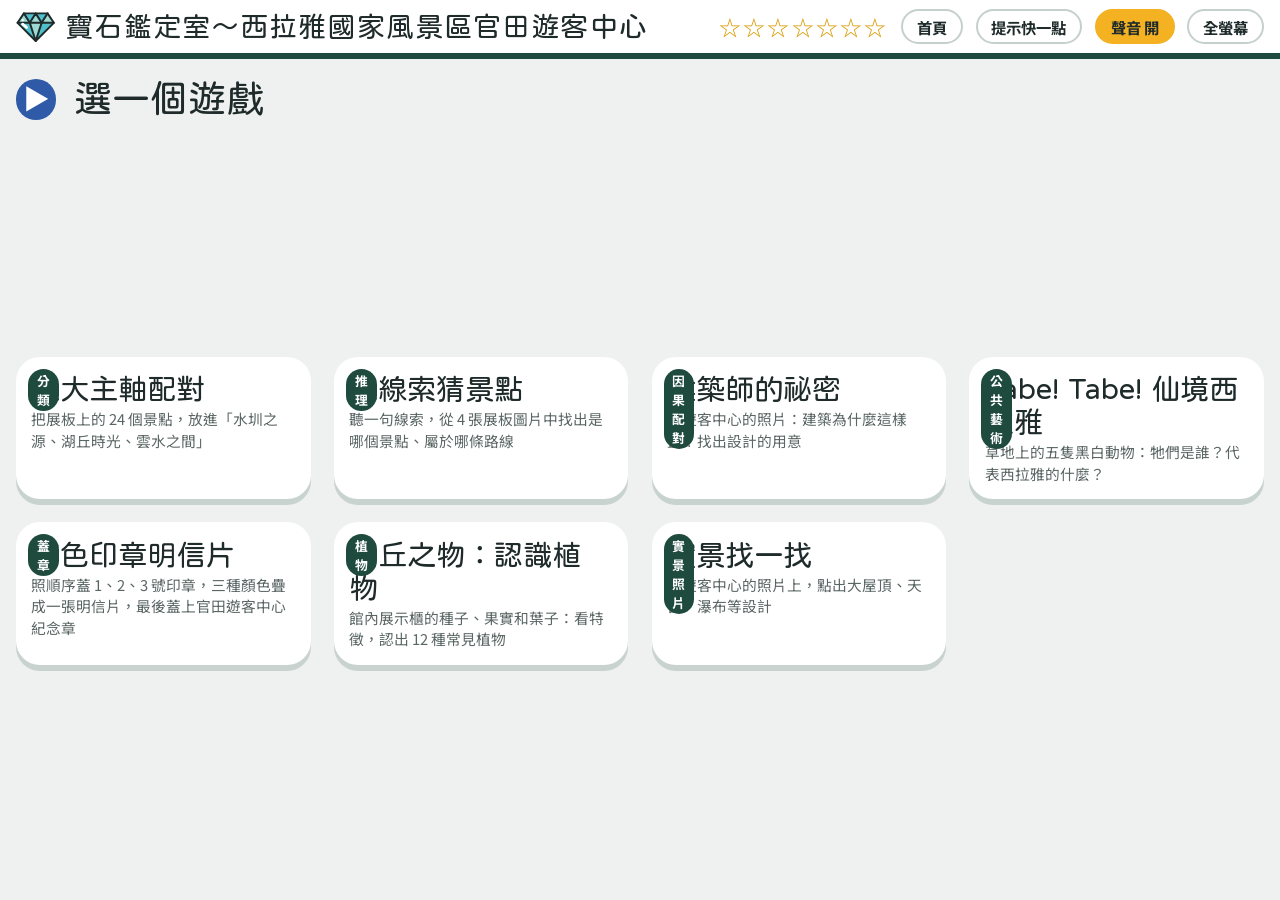
==== index.html @ b1baf680 "Add Siraya visitor center field trip game Moved from marypingu213-code/food (siraya-game). Seven tou" ====
<!doctype html>
<html lang="zh-Hant">
<head>
<meta charset="utf-8">
<meta name="viewport" content="width=device-width, initial-scale=1, viewport-fit=cover">
<style>*,*::before,*::after{box-sizing:border-box}body{margin:0}img{max-width:100%}[hidden]{display:none!important}</style>
</head>
<body>
<title>寶石鑑定室～西拉雅國家風景區官田遊客中心</title>
<meta name="claude:viewport-fit-sides" content="cover">
<link rel="preconnect" href="https://fonts.googleapis.com">
<link rel="stylesheet" href="https://fonts.googleapis.com/css2?family=Huninn&family=Noto+Sans+TC:wght@500;700;900&display=swap">
<style>
/* 版面：觸控電視用的單一畫面；深綠工具列呼應展板的深綠帶，圖片直接取自館內展板。刻意採單一亮色主題。 */
:root {
  --paper: #eef1ef;
  --card: #ffffff;
  --ink: #1f2a2a;
  --muted: #5a6664;
  --band: #1f4a3e;
  --red: #e8452c;
  --blue: #2f5aa8;
  --mango: #f4b223;
  --ok: #2e8b57;
  --line: #c5d0cd;
  --display: "Huninn", "Noto Sans TC", "Microsoft JhengHei", sans-serif;
  --body: "Noto Sans TC", "Microsoft JhengHei", "PingFang TC", sans-serif;
  color-scheme: light;
}
html, body { height: 100%; }
body { background: var(--paper); color: var(--ink); font-family: var(--body); overflow: hidden; -webkit-user-select: none; user-select: none; touch-action: manipulation; }
button { font: inherit; color: inherit; cursor: pointer; }
button:focus-visible { outline: 5px solid var(--mango); outline-offset: 4px; }
#app { height: 100%; display: flex; flex-direction: column; }
header { background: var(--card); color: var(--ink); border-bottom: 6px solid var(--band); display: flex; align-items: center; gap: clamp(8px, 1vw, 18px); padding-block: clamp(6px, 1vh, 14px); padding-left: max(16px, env(safe-area-inset-left, 0px)); padding-right: max(16px, env(safe-area-inset-right, 0px)); flex-wrap: wrap; }
header h1 { font-family: var(--display); font-weight: 400; font-size: clamp(20px, 2.2vw, 42px); margin: 0; letter-spacing: .04em; flex: 1; min-width: 0; }
.tbtn { background: var(--card); border: 2px solid var(--line); border-radius: 999px; color: var(--ink); padding: .3em .9em; font-size: clamp(14px, 1.2vw, 24px); font-weight: 700; white-space: nowrap; }
.tbtn[aria-pressed="true"] { background: var(--mango); color: var(--ink); border-color: var(--mango); }
.stars { font-size: clamp(18px, 1.7vw, 32px); letter-spacing: .1em; color: #d99a00; white-space: nowrap; }
.gem { width: 1.25em; height: 1em; display: inline-block; vertical-align: -.12em; flex: none; }
.gem.off { filter: grayscale(1); opacity: .35; }
header h1 { display: flex; align-items: center; gap: .35em; }
header h1 .gem { width: 1.4em; height: 1.12em; }
main { flex: 1; min-height: 0; position: relative; padding-block: clamp(10px, 1.8vh, 26px); padding-left: max(16px, env(safe-area-inset-left, 0px)); padding-right: max(16px, env(safe-area-inset-right, 0px)); display: flex; flex-direction: column; }
.screen { flex: 1; min-height: 0; display: flex; flex-direction: column; gap: clamp(8px, 1.6vh, 22px); }
.prompt { display: flex; align-items: center; gap: .45em; font-family: var(--display); font-size: clamp(22px, 3vw, 58px); line-height: 1.25; text-wrap: balance; }
.prompt .say { flex: none; width: 1.5em; height: 1.5em; border-radius: 50%; border: 0; background: var(--blue); color: #fff; font-size: .7em; display: grid; place-items: center; }
.prompt .count { margin-left: auto; font-family: var(--body); font-size: .5em; color: var(--muted); white-space: nowrap; font-variant-numeric: tabular-nums; }
.next { background: var(--red); color: #fff; border: 0; border-radius: 999px; padding: .35em 1.3em; font-family: var(--display); font-size: clamp(20px, 2.3vw, 46px); box-shadow: 0 6px 0 rgba(0,0,0,.18); }
.next.alt { background: var(--blue); }
.next.ghost { background: var(--card); color: var(--ink); border: 3px solid var(--line); box-shadow: none; }
.bar { display: flex; justify-content: center; gap: 16px; flex-wrap: wrap; }
.tip { font-size: clamp(14px, 1.3vw, 24px); color: var(--muted); text-align: center; }

/* 依剩下空間自動等比縮放：外框量空間，內容用 --r（寬/高）決定大小 */
.fitbox { container-type: size; min-width: 0; min-height: 0; display: grid; place-items: center; }
.fitted { width: min(100cqw, calc(100cqh * (var(--r)))); aspect-ratio: var(--r); }

/* 首頁 */
.home { flex: 1; min-height: 0; display: grid; grid-template-columns: repeat(auto-fit, minmax(min(100%, 240px), 1fr)); gap: clamp(12px, 1.8vw, 28px); align-content: center; }
.gcard { background: var(--card); border: 0; border-radius: 24px; overflow: hidden; box-shadow: 0 6px 0 rgba(31,74,62,.18); display: flex; flex-direction: column; text-align: left; padding: 0; transition: transform .15s; }
.gcard:active { transform: scale(.98); }
.gcard .ph { aspect-ratio: 5 / 2; background: var(--paper) center / cover no-repeat; position: relative; }
.gcard .lv { position: absolute; left: 12px; top: 12px; background: var(--band); color: #fff; border-radius: 999px; padding: .15em .7em; font-size: clamp(12px, 1vw, 20px); font-weight: 700; }
.gcard .tx { padding: clamp(10px, 1.2vw, 22px); display: flex; flex-direction: column; gap: .2em; }
.gcard .nm { font-family: var(--display); font-size: clamp(22px, 2.3vw, 46px); display: flex; justify-content: space-between; align-items: baseline; gap: .3em; }
.gcard .st { display: inline-flex; }
.gcard .ds { font-size: clamp(14px, 1.15vw, 22px); color: var(--muted); line-height: 1.45; }

@media (min-width: 900px) { .home { grid-template-columns: repeat(4, minmax(0, 1fr)); } }
/* 選項設定 */
.setup { flex: 1; min-height: 0; width: 100%; max-width: 1600px; margin: 0 auto; display: grid; grid-template-columns: minmax(0, 1fr) minmax(0, 1.15fr); gap: clamp(16px, 3vw, 56px); align-items: center; }
.setup .intro { display: flex; flex-direction: column; gap: .5em; min-width: 0; }
.setup .intro .ph { width: 100%; aspect-ratio: 4 / 3; max-height: calc(100vh - 360px); background: var(--card) center / cover no-repeat; border-radius: 24px; box-shadow: 0 6px 0 rgba(31,74,62,.18); }
.setup .intro h2 { font-family: var(--display); font-weight: 400; font-size: clamp(28px, 3.2vw, 64px); margin: .2em 0 0; line-height: 1.15; }
.setup .intro p { margin: 0; font-size: clamp(16px, 1.5vw, 28px); color: var(--muted); line-height: 1.5; }
.setup .panel { background: var(--card); border-radius: 24px; box-shadow: 0 6px 0 rgba(31,74,62,.12); padding: clamp(16px, 2.2vw, 40px); display: flex; flex-direction: column; gap: clamp(14px, 2.6vh, 34px); min-width: 0; }
.setup .group { display: flex; flex-direction: column; gap: .5em; }
.setup .lb { font-size: clamp(16px, 1.5vw, 28px); font-weight: 700; color: var(--muted); letter-spacing: .08em; }
.setup .choices { display: grid; grid-template-columns: repeat(var(--cols), minmax(0, 1fr)); gap: clamp(8px, .9vw, 16px); }
.setup .chip { white-space: pre-line; width: 100%; min-height: 2.6em; padding: .3em .5em; font-size: clamp(16px, 1.6vw, 30px); line-height: 1.25; text-align: center; border-width: 4px; }
.setup .next { width: 100%; margin-top: .2em; }
@media (max-width: 800px) { header h1 { flex-basis: 100%; } .setup { grid-template-columns: 1fr; } .setup .intro .ph { aspect-ratio: 16 / 7; } .setup .choices { --cols: 2 !important; } }
.chip { background: var(--card); border: 4px solid var(--line); border-radius: 18px; padding: .35em 1em; font-size: clamp(18px, 1.8vw, 34px); font-weight: 700; }
.chip[aria-pressed="true"] { border-color: var(--red); background: #fdeae6; }

/* 路線配對 */
.route { flex: 1; min-height: 0; display: grid; grid-template-rows: auto 1fr; gap: clamp(8px, 1.6vh, 20px); }
.bins { display: grid; grid-template-columns: repeat(3, minmax(0, 1fr)); gap: clamp(8px, 1.4vw, 24px); }
.bin { background: var(--card); border: 5px solid var(--line); border-radius: 22px; padding: 0; overflow: hidden; display: flex; flex-direction: column; text-align: left; }
.bin .ph { height: clamp(70px, 17vh, 230px); background: center / cover no-repeat; }
.bin .tx { padding: .3em .6em .5em; display: flex; flex-direction: column; gap: .2em; min-height: 0; }
.bin .nm { font-family: var(--display); font-size: clamp(20px, 2.4vw, 48px); line-height: 1.1; }
.bin .en { font-size: clamp(11px, .9vw, 18px); color: var(--muted); letter-spacing: .04em; }
.bin .got { display: flex; flex-wrap: wrap; gap: 4px; }
.bin .got img { width: clamp(34px, 4.4vw, 84px); aspect-ratio: 4 / 3; object-fit: cover; border-radius: 6px; }
.bin.over { border-color: var(--blue); }
.bin.hint { border-color: var(--red); animation: pulseb 1s ease-in-out infinite; }
@keyframes pulseb { 50% { background: #fde3dd; } }
.deck { display: flex; align-items: center; justify-content: center; min-height: 0; }
.item { background: var(--card); border-radius: 22px; box-shadow: 0 8px 0 rgba(31,74,62,.2); padding: clamp(8px, 1vw, 16px); display: flex; flex-direction: column; align-items: center; gap: .2em; touch-action: none; width: clamp(200px, 30vw, 520px); cursor: grab; }
.item img { width: 100%; aspect-ratio: 4 / 3; object-fit: cover; border-radius: 12px; pointer-events: none; }
.item .nm { font-family: var(--display); font-size: clamp(22px, 2.6vw, 52px); text-align: center; pointer-events: none; padding: .4em 0; }
.item.textonly { padding: clamp(18px, 3vh, 40px) clamp(16px, 2vw, 32px); }
.item.drag { position: fixed; z-index: 50; cursor: grabbing; box-shadow: 0 16px 30px rgba(0,0,0,.25); }
.shake { animation: shake .4s; }
@keyframes shake { 25% { transform: translateX(-12px); } 75% { transform: translateX(12px); } }

/* 線索猜景點 */
.clue { background: var(--card); border-left: 10px solid var(--mango); border-radius: 0 18px 18px 0; padding: .5em .9em; font-size: clamp(22px, 2.6vw, 52px); font-family: var(--display); line-height: 1.35; }
.opts { flex: 1; min-height: 0; display: grid; grid-template-columns: repeat(4, minmax(0, 1fr)); gap: clamp(8px, 1.4vw, 24px); align-content: center; }
.opt { background: var(--card); border: 5px solid transparent; border-radius: 20px; padding: clamp(6px, .7vw, 12px); display: flex; flex-direction: column; gap: .3em; box-shadow: 0 6px 0 rgba(31,74,62,.15); }
.opt img { width: 100%; aspect-ratio: 4 / 3; object-fit: cover; border-radius: 12px; }
.opt .nm { font-size: clamp(16px, 1.7vw, 32px); font-weight: 700; text-align: center; }
.opt.right { border-color: var(--ok); }
.opt.dim { opacity: .3; }
.opts[style*="--k"] { grid-template-columns: repeat(var(--k), minmax(0, 1fr)); }
@media (orientation: portrait) { .opts[style*="--k"] { grid-template-columns: repeat(2, minmax(0, 1fr)); } }
.opt.hintb { border-color: var(--red); animation: pulseb 1s ease-in-out infinite; }
.reveal { font-size: clamp(16px, 1.6vw, 30px); color: var(--band); font-weight: 700; text-align: center; min-height: 1.5em; }

/* 建築師的祕密 */
.pairs { flex: 1; min-height: 0; display: grid; grid-template-columns: minmax(0, 1fr) minmax(0, 1fr); gap: clamp(12px, 3vw, 60px); position: relative; }
.col { display: flex; flex-direction: column; gap: clamp(6px, 1vh, 14px); justify-content: center; min-height: 0; }
.pc { background: var(--card); border: 4px solid var(--line); border-radius: 16px; padding: .45em .7em; font-size: clamp(15px, 1.55vw, 30px); line-height: 1.35; text-align: left; display: flex; gap: .5em; align-items: center; }
.pc .tag { flex: none; width: 1.8em; height: 1.8em; border-radius: 50%; display: grid; place-items: center; background: var(--paper); font-weight: 900; font-size: .85em; }
.pc.sel { border-color: var(--blue); background: #e6edf9; }
.pc.done { border-color: var(--ok); background: #e5f3ea; }
.pc.done .tag { background: var(--ok); color: #fff; }
.pc.hint { border-color: var(--red); animation: pulseb 1s ease-in-out infinite; }

.sq { flex: 1; min-height: 0; display: grid; grid-template-columns: minmax(0, 1.25fr) minmax(0, 1fr); gap: clamp(12px, 2.4vw, 44px); align-items: stretch; }
.sq .sqopts { align-self: center; }
.sqfig { margin: 0; display: grid; grid-template-rows: minmax(0, 1fr) auto; gap: .4em; min-height: 0; height: 100%; }
.sqfig .ph { min-height: 0; }
.sqfig .fitted { position: relative; }
.sqfig img { width: 100%; height: 100%; object-fit: cover; display: block; }
.sqfig img { border-radius: 18px; }
.sqfig .kind { position: absolute; left: 12px; top: 12px; background: var(--band); color: #fff; border-radius: 999px; padding: .1em .7em; font-size: clamp(12px, 1vw, 20px); font-weight: 700; }
.sqfig figcaption { font-family: var(--display); font-size: clamp(22px, 2.6vw, 52px); text-align: center; }
.sqopts { display: flex; flex-direction: column; gap: clamp(8px, 1.6vh, 20px); }
.sqopts .pc { font-size: clamp(18px, 2vw, 40px); padding: .6em .8em; }
.pc.dimmed { opacity: .3; }
.fact { background: #fff6dc; border-left: 8px solid var(--mango); border-radius: 0 14px 14px 0; padding: .5em .8em; font-size: clamp(16px, 1.6vw, 30px); line-height: 1.45; }
.col { overflow: auto; justify-content: safe center; }
.col.photos { display: grid; grid-template-columns: minmax(0, 1fr) minmax(0, 1fr); align-content: safe center; }
.col.photos .pc { padding: .3em; flex-direction: column; align-items: stretch; gap: .2em; position: relative; font-size: clamp(13px, 1.25vw, 24px); text-align: center; }
.col.photos .pc img { width: 100%; height: clamp(50px, 11vh, 150px); object-fit: cover; border-radius: 10px; }
.col.photos .pc .tag { position: absolute; right: 8px; top: 8px; }
.sq { grid-template-columns: minmax(0, 1.45fr) minmax(0, 1fr); }
@media (max-width: 700px) { .sq { grid-template-columns: 1fr; } }
/* 套色印章 */
.stampwrap { flex: 1; min-height: 0; display: grid; grid-template-columns: minmax(0, 1.6fr) minmax(0, 1fr); gap: clamp(14px, 3vw, 56px); align-items: stretch; }
.stampwrap .stamps { align-self: center; }
.pcard { position: relative; background: #fbfaf6; border-radius: 10px; box-shadow: 0 10px 28px rgba(31,42,42,.18), 0 0 0 1px var(--line); margin: 0 auto; }
.pcard .layer { position: absolute; inset: 0; width: 100%; height: 100%; opacity: 0; transition: opacity .5s; mix-blend-mode: multiply; pointer-events: none; }
.pcard .layer.on { opacity: 1; }
.pcard .layer.seal { inset: auto 2% 2% auto; width: 27%; height: auto; transform: rotate(-8deg); }
.pcard.thump { animation: thump .35s; }
@keyframes thump { 30% { transform: scale(.97); } }
.stamps { display: flex; flex-direction: column; gap: clamp(10px, 2vh, 24px); }
.stampbtn { display: grid; grid-template-columns: auto 1fr; grid-template-rows: auto auto; align-items: center; gap: 4px 16px; background: var(--card); border: 4px solid var(--line); border-radius: 20px; padding: 10px 14px; text-align: left; }
.stampbtn .handle { grid-row: span 2; width: clamp(80px, 8vw, 150px); aspect-ratio: 4 / 3; background: #e3262f; border-radius: 14px 14px 8px 8px; box-shadow: inset 0 -8px 0 rgba(0,0,0,.18); display: grid; place-items: center; transition: transform .15s; }
.stampbtn .no { background: #fff; color: var(--ink); border-radius: 50%; width: 1.6em; height: 1.6em; display: grid; place-items: center; font-weight: 900; font-size: clamp(18px, 1.8vw, 34px); }
.stampbtn .pad { height: clamp(56px, 10vh, 130px); background: #e9ecea; border-radius: 8px; display: flex; justify-content: center; overflow: hidden; }
.stampbtn .pad img { height: 100%; width: auto; }
.stampbtn .ink { font-size: clamp(16px, 1.6vw, 30px); font-weight: 900; }
.stampbtn.press .handle { animation: press .35s; }
@keyframes press { 40% { transform: translateY(14px) scale(.96); } }
.stampbtn.used { opacity: .45; }
.stampbtn.hint { border-color: var(--red); animation: pulseb 1s ease-in-out infinite; }
@media (max-width: 700px) { .stampwrap { grid-template-columns: 1fr; } }
/* 找一找（實景照片） */
.stage { flex: 1; }
.photo { position: relative; touch-action: none; }
.photo img { display: block; width: 100%; height: 100%; border-radius: 16px; pointer-events: none; }
.box { position: absolute; border: 5px dashed transparent; border-radius: 12px; }
.edit .box { border-color: var(--mango); background: rgba(244,178,35,.18); }
.edit .box span { position: absolute; left: 0; top: 0; transform: translateY(-110%); background: var(--mango); padding: 2px 10px; border-radius: 8px; font-weight: 700; font-size: clamp(13px, 1.1vw, 20px); white-space: nowrap; }
.box.hint { border-color: var(--red); animation: pulseb 1s ease-in-out infinite; }
.box.found { border: 6px solid var(--mango); box-shadow: 0 0 0 6px rgba(244,178,35,.4); }
.box.drawing { border-color: var(--blue); }
.empty { flex: 1; display: flex; flex-direction: column; align-items: center; justify-content: center; gap: 14px; text-align: center; }
.empty h2 { font-family: var(--display); font-weight: 400; font-size: clamp(26px, 3vw, 56px); margin: 0; }
.empty ol { text-align: left; font-size: clamp(16px, 1.5vw, 28px); line-height: 1.7; margin: 0; max-width: 34em; }
.tools { display: flex; gap: 10px; flex-wrap: wrap; align-items: center; justify-content: center; }
.tools .chip { font-size: clamp(14px, 1.3vw, 24px); border-width: 3px; }
.tools input[type=text] { font: inherit; font-size: clamp(14px, 1.3vw, 24px); padding: .3em .6em; border: 3px solid var(--line); border-radius: 14px; width: 9em; }
.thumbs { display: flex; gap: 8px; flex-wrap: wrap; justify-content: center; }
.thumbs button { border: 4px solid transparent; border-radius: 10px; padding: 0; overflow: hidden; background: none; position: relative; }
.thumbs button[aria-pressed="true"] { border-color: var(--red); }
.thumbs img { height: 54px; display: block; }

/* 回饋與證書 */
.toast { position: absolute; left: 50%; top: 42%; transform: translate(-50%, -50%) scale(.6); opacity: 0; pointer-events: none; background: var(--ok); color: #fff; font-family: var(--display); font-size: clamp(32px, 5vw, 100px); padding: .2em .8em; border-radius: 999px; transition: .25s; z-index: 60; white-space: nowrap; }
.toast.try { background: var(--blue); }
.toast.show { opacity: 1; transform: translate(-50%, -50%) scale(1); }
.cert { flex: 1; min-height: 0; background: var(--card); border: 12px double var(--red); border-radius: 12px; display: flex; flex-direction: column; align-items: center; justify-content: center; gap: .4em; text-align: center; padding: 16px; }
.cert h2 { font-family: var(--display); font-weight: 400; font-size: clamp(36px, 5.5vw, 110px); margin: 0; color: var(--band); }
.cert p { font-size: clamp(18px, 2vw, 40px); margin: 0; }
.cert .big { font-size: clamp(36px, 4.5vw, 90px); color: var(--band); display: flex; align-items: center; gap: .2em; flex-wrap: wrap; justify-content: center; font-family: var(--display); }
@media (max-width: 700px) { .opts { grid-template-columns: repeat(2, minmax(0, 1fr)); } .pairs { grid-template-columns: 1fr; } }
@media (orientation: portrait) {
  .sq, .stampwrap { grid-template-columns: 1fr; grid-template-rows: minmax(0, 1fr) auto; }
  .stamps { display: grid; grid-template-columns: repeat(2, minmax(0, 1fr)); }
  .stampbtn .pad { height: clamp(40px, 6vh, 90px); }
  .opts { grid-template-columns: repeat(2, minmax(0, 1fr)); }
  .opt img { aspect-ratio: 16 / 10; }
  .setup { grid-template-columns: 1fr; align-content: center; }
  .setup .intro { display: grid; grid-template-columns: 38% 1fr; gap: 0 16px; align-items: center; }
  .setup .intro .ph { grid-row: span 2; aspect-ratio: 4 / 3; }
  .home { grid-template-columns: repeat(2, minmax(0, 1fr)); }
  .bins .bin .ph { height: clamp(60px, 10vh, 160px); }
}
@media (prefers-reduced-motion: reduce) { *, *::before, *::after { animation: none !important; transition: none !important; } }
</style>

<div id="app">
  <header>
    <h1><svg class="gem" viewBox="0 0 100 80" aria-hidden="true"><use href="#gemShape"/></svg>寶石鑑定室～西拉雅國家風景區官田遊客中心</h1>
    <span class="stars" id="stars" aria-label="寶石"></span>
    <button class="tbtn" id="bHome">首頁</button>
    <button class="tbtn" id="bEasy" aria-pressed="false">提示快一點</button>
    <button class="tbtn" id="bSound" aria-pressed="true">聲音 開</button>
    <button class="tbtn" id="bFull">全螢幕</button>
  </header>
  <main id="main"></main>
</div>
<div class="toast" id="toast"></div>
<svg width="0" height="0" style="position:absolute" aria-hidden="true">
  <symbol id="gemShape" viewBox="0 0 100 80">
    <polygon points="20,6 80,6 96,30 50,76 4,30" fill="#4fbfca"/>
    <polygon points="20,6 35,30 4,30" fill="#9ed9d4"/>
    <polygon points="50,6 65,30 35,30" fill="#9ed9d4"/>
    <polygon points="80,6 96,30 65,30" fill="#9ed9d4"/>
    <polygon points="35,30 65,30 50,76" fill="#9ed9d4"/>
    <g fill="none" stroke="#1f2a2a" stroke-width="5" stroke-linejoin="round" stroke-linecap="round">
      <polygon points="20,6 80,6 96,30 50,76 4,30"/>
      <polyline points="4,30 96,30"/>
      <polyline points="20,6 35,30 50,6 65,30 80,6"/>
      <polyline points="35,30 50,76 65,30"/>
    </g>
    <rect x="12" y="34" width="20" height="7" rx="3.5" fill="#fff" transform="rotate(40 22 37)"/>
    <circle cx="17" cy="23" r="3" fill="#fff"/>
  </symbol>
  <symbol id="gemLine" viewBox="0 0 100 80">
    <g fill="none" stroke="#ffffff" stroke-width="5" stroke-linejoin="round" stroke-linecap="round">
      <polygon points="20,6 80,6 96,30 50,76 4,30"/>
      <polyline points="4,30 96,30"/>
      <polyline points="20,6 35,30 50,6 65,30 80,6"/>
      <polyline points="35,30 50,76 65,30"/>
    </g>
  </symbol>
</svg>

<script>
// ---------- 資料：三大主軸與 24 個景點（取自館內常設展展板） ----------
const ROUTES = [
  { k: "canal", nm: "水圳之源", en: "Source of water canal", sub: "官田・六甲・烏山頭・八田與一" },
  { k: "hill", nm: "湖丘時光", en: "Hills & Lake in Time", sub: "南化・左鎮・玉井・新化・虎頭埤" },
  { k: "cloud", nm: "雲水之間", en: "Between Clouds and Water", sub: "中埔・大埔・曾文水庫・楠西" },
];
const SPOTS = [
  ["canal", 1, "官田遊客中心", "我們今天戶外教學來的地方，屋頂上長了草"],
  ["canal", 2, "六甲落羽松森林", "一整排高高的樹倒映在水面上，秋冬葉子會變紅"],
  ["canal", 3, "南元花園休閒農場", null],
  ["canal", 4, "尖山埤江南渡假村", "湖邊的渡假村，可以坐船遊湖"],
  ["canal", 5, "八田與一紀念園區", "紀念帶大家蓋烏山頭水庫和嘉南大圳的工程師"],
  ["canal", 6, "烏山頭水庫", "湖面彎彎曲曲像珊瑚，所以又叫「珊瑚潭」"],
  ["canal", 7, "山上花園水道博物館", "以前把水變乾淨、送給台南人喝的地方"],
  ["canal", 8, "官田菱角田", "水田裡長著有角的果實，水雉鳥會來這裡"],
  ["hill", 1, "南化遊客中心", null],
  ["hill", 2, "大坑休閒農場", null],
  ["hill", 3, "左鎮化石園區", "可以看到很久很久以前動物的骨頭化石"],
  ["hill", 4, "玉井芒果冰", "夏天最受歡迎的冰，上面有黃色的水果"],
  ["hill", 5, "新化老街", "一整排漂亮的老房子，牆上有雕花"],
  ["hill", 6, "虎頭埤水庫", "台灣第一座水庫，湖上有長長的吊橋"],
  ["hill", 7, "二寮觀日平臺", "天還沒亮就要來，看日出和雲海"],
  ["hill", 8, "走馬瀨農場", "有大草原的農場，名字裡有一種動物"],
  ["cloud", 1, "中埔遊客中心", null],
  ["cloud", 2, "石硦林場", null],
  ["cloud", 3, "大埔同心橋", "在大埔情人公園裡，跨過溪流的大橋"],
  ["cloud", 4, "曾文水庫", "台灣最大的水庫"],
  ["cloud", 5, "梅嶺風景區", "冬天山上會開滿白色梅花"],
  ["cloud", 6, "玄空法寺", "寺廟門口有一塊寫著「佛」字的大石頭"],
  ["cloud", 7, "鹿陶洋江家聚落", "同一個家族的人住在一起的古老三合院"],
  ["cloud", 8, "龜丹溫泉", "可以泡溫泉、讓身體暖呼呼的地方"],
].map(([r, n, nm, clue]) => ({ r, nm, clue, img: `img/${r}${n}.jpg` }));
// 建築師的祕密：設計 ↔ 用意（依建築師設計概念導覽）
const SECRETS = [
  ["停車場屋頂上種滿植物（覆土建築）", "停車場藏在下面，上面變成綠地，比較涼", "img/s1.jpg", "官田遊客中心是覆土式綠建築，2022 年得到園冶獎"],
  ["像飛鳥翅膀的折板大屋頂", "幫大家遮太陽，屋頂下空空的讓南風吹過", "img/s2.jpg", "大屋頂底下的「空」讓風到處流動，走在裡面很舒服"],
  ["屋頂上的天窗", "陽光照進來，地上出現光影", "img/s3.jpg", "建築把台南的「陽光」帶進房子裡"],
  ["入口圓弧形的房間", "像西拉雅人祭拜用的「壺」", "img/s4.jpg", "西拉雅人信仰阿立祖，用壺來祭拜"],
  ["二樓水池流到一樓的瀑布", "像水庫的溢洪道，把阿立祖的「水」帶進來", "img/s5.jpg", "建築結合了水圳和景觀水池"],
  ["房子圍著廣場、面向草地和水池", "像西拉雅聚落面向水、在戶外聚會", "img/s6.jpg", "園區融合台南的陽光、嘉南平原的風、阿立祖的水"],
  ["白牆上的藍色線條、紅色窗框", "西拉雅傳統服飾的顏色", "img/s7.jpg", "西拉雅傳統服飾以藍、白、紅、黑為主"],
  ["黃色的牆和白色的八葉花", "芒果黃、稻穗黃，加上西拉雅刺繡的花", "img/s8.jpg", "芒果黃、稻穗黃是這裡最有名的農產顏色"],
  ["二樓的無邊際景觀水池", "水面像鏡子，映出天空和美麗的倒影", "img/s9.jpg", "站在二樓，可以拍到天空和雲朵的倒影"],
  ["草原上的梅花鹿地景藝術", "以前嘉南平原上有成群的梅花鹿", "img/s10.jpg", "梅花鹿地景藝術呈現早期嘉南平原的樣子"],
  ["草原小山坡上的白色許願鶴", "乘著祝福降臨西拉雅，作品名叫「幸福翔起」", "img/s12.jpg", "許願鶴由葛萊美獎設計大師蕭青陽設計"],
  ["屋頂上的太陽能板", "用太陽發電，是省電的綠建築", "img/s11.jpg", "這裡以前是國軍的野戰訓練場，2020 年 8 月變成遊客中心"],
].map(([a, b, img, fact]) => ({ a, b, img, fact, kind: "實景" }));
// 實景找一找的內建題目（老師提供的照片，框選位置以百分比記錄；同一題可有多個框）
const FIND_PRESETS = [
  { id: "p25", src: "img/tabe7.jpg", boxes: [{ label: "Tabe! Tabe! 的鹿", x: 2.9, y: 37.5, w: 20.5, h: 30.8 }, { label: "Tabe! Tabe! 的野豬", x: 25.3, y: 55, w: 17.4, h: 14.2 }, { label: "Tabe! Tabe! 的犬", x: 45.8, y: 40.9, w: 18, h: 27.9 }, { label: "Tabe! Tabe! 的牛", x: 65.3, y: 54.7, w: 14.9, h: 13.3 }, { label: "Tabe! Tabe! 的蝸牛", x: 81.6, y: 50, w: 16.6, h: 16.4 }] },
  { id: "p17", src: "img/find17.jpg", boxes: [{ label: "許願鶴", x: 27.2, y: 21, w: 53.6, h: 73.2 }, { label: "梅花鹿", x: 6.4, y: 66.1, w: 2, h: 7.6 }, { label: "梅花鹿", x: 12.4, y: 66.8, w: 1.8, h: 5.7 }, { label: "梅花鹿", x: 17, y: 69.3, w: 2.3, h: 7.1 }, { label: "梅花鹿", x: 19.3, y: 69.3, w: 1.5, h: 3.9 }, { label: "梅花鹿", x: 22.8, y: 67.1, w: 2.8, h: 10.3 }, { label: "梅花鹿", x: 34.2, y: 69.3, w: 3.3, h: 10.3 }, { label: "SIRAYA 大字", x: 30.8, y: 71, w: 10, h: 7.8 }, { label: "遊客中心建築", x: 58.5, y: 55.4, w: 41.5, h: 14.7 }] },
  { id: "p10", src: "img/find10.jpg", boxes: [{ label: "入口的壺（圓弧形房間）", x: 57.3, y: 35.8, w: 14.6, h: 25 }, { label: "入口的壺（圓弧形房間）", x: 31.2, y: 36.9, w: 8, h: 17 }, { label: "入口的壺（圓弧形房間）", x: 48.6, y: 53.2, w: 16.7, h: 30.3 }, { label: "折板大屋頂", x: 18.4, y: 29.8, w: 42.7, h: 8.6 }, { label: "SIRAYA 大字", x: 45.5, y: 25.9, w: 8.7, h: 3.9 }, { label: "停車場上的草（覆土建築）", x: 11.1, y: 61.4, w: 36.8, h: 36.4 }] },
  { id: "p13", src: "img/find13.jpg", boxes: [{ label: "水圳", x: 26.4, y: 66.1, w: 43.8, h: 33.9 }, { label: "太陽能板", x: 65.3, y: 8, w: 9.4, h: 10.3 }, { label: "折板大屋頂", x: 23.3, y: 15.9, w: 26.7, h: 22.2 }, { label: "SIRAYA 大字", x: 67.7, y: 47.8, w: 9, h: 6.8 }] },
  { id: "p11", src: "img/find11.jpg", boxes: [{ label: "無邊際景觀水池", x: 32.7, y: 83.5, w: 67.3, h: 16.5 }, { label: "石頭窗框", x: 1.7, y: 5.7, w: 30.9, h: 92.6 }, { label: "牆上的八葉花", x: 74, y: 57.4, w: 5.9, h: 5.7 }, { label: "SIRAYA 大字", x: 12.5, y: 65.9, w: 11.8, h: 4 }] },
  { id: "p12", src: "img/find12.jpg", boxes: [{ label: "黃色的窗框", x: 73, y: 33.2, w: 17, h: 44.6 }, { label: "紅色的窗框", x: 45.5, y: 60.1, w: 6.6, h: 14.3 }, { label: "藍色的線條", x: 84.1, y: 31.5, w: 4.2, h: 17.6 }] },
  { id: "p7", src: "img/find7.jpg", boxes: [{ label: "折板大屋頂", x: 0, y: 25, w: 58.7, h: 23 }, { label: "屋頂的天窗", x: 28.1, y: 37.8, w: 10.2, h: 12.6 }, { label: "入口的壺（圓弧形房間）", x: 58.7, y: 21, w: 14.9, h: 21 }] },
  { id: "p8", src: "img/find8.jpg", boxes: [{ label: "水池瀑布", x: 61.3, y: 25.5, w: 36.6, h: 42.4 }, { label: "牆上的八葉花", x: 81.3, y: 22.6, w: 9.8, h: 11.3 }] },
  { id: "p9", src: "img/find9.jpg", boxes: [{ label: "折板大屋頂", x: 7.7, y: 27.5, w: 91.9, h: 20.3 }] },
];
const FIND_LABELS = ["入口的壺（圓弧形房間）", "折板大屋頂", "屋頂的天窗", "牆上的八葉花", "水池瀑布", "無邊際景觀水池", "停車場上的草（覆土建築）", "水圳", "SIRAYA 大字", "許願鶴", "梅花鹿", "遊客中心建築", "太陽能板", "黃色的窗框", "紅色的窗框", "藍色的線條"];

const $ = (s, r = document) => r.querySelector(s);
const main = $("#main");
const state = { done: { route: false, clue: false, secret: false, find: false, tabe: false, stamp: false, plant: false }, easy: false, sound: true };
const GAMES = {
  route: { name: "三大主軸配對", lv: "分類", ds: "把展板上的 24 個景點，放進「水圳之源、湖丘時光、雲水之間」", ph: "img/hero-canal.jpg", run: routeSetup },
  clue: { name: "聽線索猜景點", lv: "推理", ds: "聽一句線索，從 4 張展板圖片中找出是哪個景點、屬於哪條路線", ph: "img/hill4.jpg", run: clueSetup },
  secret: { name: "建築師的祕密", lv: "因果配對", ds: "看遊客中心的照片：建築為什麼這樣蓋？找出設計的用意", ph: "img/s2.jpg", run: secretSetup },
  tabe: { name: "Tabe! Tabe! 仙境西拉雅", lv: "公共藝術", ds: "草地上的五隻黑白動物：牠們是誰？代表西拉雅的什麼？", ph: "img/tabe7.jpg", run: tabeSetup },
  stamp: { name: "套色印章明信片", lv: "蓋章", ds: "照順序蓋 1、2、3 號印章，三種顏色疊成一張明信片，最後蓋上官田遊客中心紀念章", ph: "img/stamp/erliao.jpg", run: stampSetup },
  plant: { name: "湖丘之物：認識植物", lv: "植物", ds: "館內展示櫃的種子、果實和葉子：看特徵，認出 12 種常見植物", ph: "img/plants/orchidtree.svg", run: plantSetup },
  find: { name: "實景找一找", lv: "實景照片", ds: "在遊客中心的照片上，點出大屋頂、天窗、瀑布等設計", ph: "img/s5.jpg", run: findHome },
};

// ---------- 聲音與回饋 ----------
let actx;
function chime(ok) {
  if (!state.sound) return;
  try {
    actx = actx || new (window.AudioContext || window.webkitAudioContext)();
    (ok ? [523, 659, 784] : [392, 330]).forEach((f, i) => {
      const o = actx.createOscillator(), g = actx.createGain(), t = actx.currentTime + i * 0.12;
      o.frequency.value = f; g.gain.setValueAtTime(0.0001, t); g.gain.exponentialRampToValueAtTime(0.22, t + 0.02); g.gain.exponentialRampToValueAtTime(0.0001, t + 0.35);
      o.connect(g).connect(actx.destination); o.start(t); o.stop(t + 0.4);
    });
  } catch (e) {}
}
function speak(text) {
  if (!state.sound) return;
  try {
    speechSynthesis.cancel();
    const u = new SpeechSynthesisUtterance(text.replace(/[「」（）]/g, " "));
    u.lang = "zh-TW"; u.rate = 0.85;
    const vs = speechSynthesis.getVoices();
    const v = vs.find(v => /zh[-_]TW/i.test(v.lang)) || vs.find(v => /^zh/i.test(v.lang));
    if (v) u.voice = v;
    speechSynthesis.speak(u);
  } catch (e) {}
}
let toastT;
function toast(text, ok = true, say = text) {
  const t = $("#toast");
  t.textContent = text; t.className = "toast show" + (ok ? "" : " try");
  clearTimeout(toastT); toastT = setTimeout(() => t.className = "toast", 1200);
  chime(ok); speak(say);
}
function promptEl(text, spoken, count) {
  const d = document.createElement("div"); d.className = "prompt";
  d.innerHTML = `<button class="say" aria-label="再聽一次">▶</button><span>${text}</span>${count ? `<span class="count">${count}</span>` : ""}`;
  d.querySelector(".say").onclick = () => speak(spoken || text);
  return d;
}
const el = (tag, cls, html) => { const e = document.createElement(tag); if (cls) e.className = cls; if (html != null) e.innerHTML = html; return e; };
const shuffle = a => { a = a.slice(); for (let i = a.length - 1; i > 0; i--) { const j = Math.floor(Math.random() * (i + 1)); [a[i], a[j]] = [a[j], a[i]]; } return a; };
const hintAfter = () => state.easy ? 1 : 2;
const routeOf = k => ROUTES.find(r => r.k === k);
function fitPhoto(box) {
  const img = box.querySelector("img"), set = () => img.naturalWidth && box.style.setProperty("--r", `${img.naturalWidth} / ${img.naturalHeight}`);
  box.style.setProperty("--r", "4 / 3"); img.complete ? set() : img.addEventListener("load", set);
}
// 保險：版面仍放不下時，把整個畫面等比縮小，避免需要捲動才能按到答案
let fitRaf;
function fitScreen() {
  cancelAnimationFrame(fitRaf);
  fitRaf = requestAnimationFrame(() => {
    const s = main.querySelector(".screen"); if (!s) return;
    s.style.zoom = "";
    const over = Math.max(s.scrollHeight / s.clientHeight, s.scrollWidth / s.clientWidth);
    if (over > 1.01) s.style.zoom = Math.max(0.6, 1 / over).toFixed(3);
  });
}
new MutationObserver(fitScreen).observe(main, { childList: true, subtree: true });
addEventListener("resize", fitScreen);
function screen() { main.innerHTML = ""; const s = el("div", "screen"); main.append(s); return s; }
const gem = (on = true) => `<svg class="gem${on ? "" : " off"}" viewBox="0 0 100 80" aria-hidden="true"><use href="#gemShape"/></svg>`;
function renderStars() { const v = Object.values(state.done), n = v.filter(Boolean).length; $("#stars").textContent = "★".repeat(n) + "☆".repeat(v.length - n); $("#stars").setAttribute("aria-label", `完成 ${n} / ${v.length}`); }

function finish(key, summary) {
  state.done[key] = true; renderStars(); save();
  const s = screen();
  const c = el("div", "cert", `<p>完成「${GAMES[key].name}」</p><div class="big">${gem()}鑑定成功，得到一顆寶石${gem()}</div><p>${summary}</p>`);
  const bar = el("div", "bar");
  const all = Object.values(state.done).every(Boolean);
  const b1 = el("button", "next", all ? "看我的證書" : "回到首頁"); b1.onclick = all ? showCert : home;
  const b2 = el("button", "next alt", "再玩一次"); b2.onclick = GAMES[key].run;
  bar.append(b1, b2); c.append(bar); s.append(c);
  speak(`完成${GAMES[key].name}，鑑定成功，得到一顆寶石`); chime(true);
}

// 選項設定畫面：rows = [{label, key, options:[[value,text]], value}]
// 選項設定：左邊是遊戲圖片與說明，右邊是設定面板（每組選項標題在上、按鈕等寬排列）
function setupScreen(title, say, rows, onStart) {
  const s = screen();
  s.append(promptEl("選擇玩法", say));
  const g = Object.values(GAMES).find(x => x.name === title) || {};
  const box = el("div", "setup");
  box.append(el("div", "intro", `<div class="ph" style="background-image:url('${g.ph || ""}')"></div><h2>${title}</h2><p>${g.ds || ""}</p>`));
  const panel = el("div", "panel");
  const val = {};
  rows.forEach(r => {
    val[r.key] = r.value;
    const grp = el("div", "group"); grp.append(el("span", "lb", r.label));
    const ch = el("div", "choices"); ch.style.setProperty("--cols", Math.min(r.options.length, 4));
    r.options.forEach(([v, t]) => {
      const b = el("button", "chip", t); b.setAttribute("aria-pressed", v === r.value);
      b.onclick = () => { val[r.key] = v; ch.querySelectorAll(".chip").forEach(x => x.setAttribute("aria-pressed", x === b)); };
      ch.append(b);
    });
    grp.append(ch); panel.append(grp);
  });
  const go = el("button", "next", "開始"); go.onclick = () => onStart(val);
  panel.append(go); box.append(panel); s.append(box);
  speak(say);
}

// ---------- 首頁 ----------
function home() {
  const s = screen();
  s.append(promptEl("選一個遊戲", "請選一個遊戲"));
  const g = el("div", "home");
  for (const [k, v] of Object.entries(GAMES)) {
    const b = el("button", "gcard", `<div class="ph" style="background-image:url('${v.ph}')${v.ph.endsWith(".svg") ? ";background-size:contain;background-color:#f7f4ec" : ""}"><span class="lv">${v.lv}</span></div><div class="tx"><span class="nm">${v.name}<span class="st">${state.done[k] ? gem() : ""}</span></span><span class="ds">${v.ds}</span></div>`);
    b.onclick = v.run; g.append(b);
  }
  s.append(g);
  if (Object.values(state.done).every(Boolean)) { const bar = el("div", "bar"); const b = el("button", "next", "看我的證書"); b.onclick = showCert; bar.append(b); s.append(bar); }
}

// ---------- 遊戲一：三大主軸配對 ----------
function routeSetup() {
  setupScreen("三大主軸配對", "把景點放進對的路線。先選擇玩法", [
    { label: "卡片上顯示", key: "mode", value: "pic", options: [["pic", "圖片＋名字"], ["name", "只有名字"]] },
    { label: "卡片數量", key: "n", value: 12, options: [[6, "6 張"], [12, "12 張"], [24, "24 張"]] },
  ], v => routeGame(v));
}
function routeGame({ mode, n }) {
  const per = n / 3;
  const qs = shuffle(ROUTES.flatMap(r => shuffle(SPOTS.filter(x => x.r === r.k)).slice(0, per)));
  let i = 0, wrong = 0, lock = false, miss = 0, card;
  const s = screen();
  const p = el("div"); s.append(p);
  const r = el("div", "route");
  const bins = el("div", "bins");
  ROUTES.forEach(rt => {
    const b = el("button", "bin", `<div class="ph" style="background-image:url('img/hero-${rt.k}.jpg')"></div><div class="tx"><span class="nm">${rt.nm}</span><span class="en">${rt.en}</span><span class="got"></span></div>`);
    b.dataset.k = rt.k; b.onclick = () => drop(b); bins.append(b);
  });
  const deck = el("div", "deck");
  r.append(bins, deck); s.append(r, el("div", "tip", "把卡片拖到對的路線，或直接點路線"));
  function ask() {
    wrong = 0; lock = false;
    bins.querySelectorAll(".bin").forEach(b => b.classList.remove("hint"));
    const it = qs[i];
    p.replaceChildren(promptEl(`「${it.nm}」屬於哪一條路線？`, `${it.nm}，屬於哪一條路線？`, `${i + 1} / ${qs.length}`));
    card = el("div", "item" + (mode === "name" ? " textonly" : ""), (mode === "pic" ? `<img src="${it.img}" alt="">` : "") + `<span class="nm">${it.nm}</span>`);
    deck.replaceChildren(card); makeDrag(card);
    speak(`${it.nm}，屬於哪一條路線？`);
  }
  function drop(b) {
    if (lock || !b) return;
    const it = qs[i];
    if (b.dataset.k === it.r) {
      lock = true;
      b.querySelector(".got").append(Object.assign(document.createElement("img"), { src: it.img, alt: it.nm }));
      card.remove(); toast(`答對了！${routeOf(it.r).nm}`);
      setTimeout(() => { i++; i < qs.length ? ask() : finish("route", `${qs.length} 個景點，答錯 ${miss} 次`); }, 1400);
    } else {
      wrong++; miss++; resetCard(); card.classList.remove("shake"); void card.offsetWidth; card.classList.add("shake");
      toast("再想想看", false);
      if (wrong >= hintAfter()) bins.querySelector(`.bin[data-k="${it.r}"]`).classList.add("hint");
    }
  }
  function resetCard() { card.classList.remove("drag"); card.style.left = card.style.top = card.style.width = ""; }
  function binAt(x, y) { return [...bins.children].find(b => { const q = b.getBoundingClientRect(); return x >= q.left && x <= q.right && y >= q.top && y <= q.bottom; }); }
  function makeDrag(c) {
    c.addEventListener("pointerdown", e => {
      if (lock) return;
      const q = c.getBoundingClientRect(), ox = e.clientX - q.left, oy = e.clientY - q.top; let moved = false;
      c.setPointerCapture(e.pointerId);
      c.onpointermove = ev => {
        if (!moved && Math.hypot(ev.clientX - e.clientX, ev.clientY - e.clientY) < 8) return;
        if (!moved) { c.style.width = q.width + "px"; c.classList.add("drag"); }
        moved = true; c.style.left = ev.clientX - ox + "px"; c.style.top = ev.clientY - oy + "px";
        const u = binAt(ev.clientX, ev.clientY); [...bins.children].forEach(b => b.classList.toggle("over", b === u));
      };
      c.onpointerup = ev => {
        c.onpointermove = c.onpointerup = null; [...bins.children].forEach(b => b.classList.remove("over"));
        if (!moved) return;
        const u = binAt(ev.clientX, ev.clientY); u ? drop(u) : resetCard();
      };
    });
  }
  ask();
}

// ---------- 遊戲二：聽線索猜景點 ----------
function clueSetup() {
  setupScreen("聽線索猜景點", "聽線索，找出是哪個景點。先選擇玩法", [
    { label: "答案卡顯示", key: "names", value: true, options: [[true, "圖片＋名字"], [false, "只有圖片"]] },
    { label: "題目數量", key: "n", value: 8, options: [[5, "5 題"], [8, "8 題"], [17, "17 題"]] },
    { label: "答對後", key: "route", value: false, options: [[false, "直接下一題"], [true, "再猜是哪條路線"]] },
  ], v => clueGame(v));
}
function clueGame({ names, n, route }) {
  const pool = SPOTS.filter(x => x.clue);
  const qs = shuffle(pool).slice(0, n);
  let i = 0, wrong = 0, lock = false, miss = 0;
  const s = screen();
  const p = el("div"), clue = el("div", "clue"), opts = el("div", "opts"), rev = el("div", "reveal");
  s.append(p, clue, opts, rev);
  function ask() {
    wrong = 0; lock = false; rev.textContent = "";
    const it = qs[i];
    p.replaceChildren(promptEl("這是哪一個景點？", `線索：${it.clue}。這是哪一個景點？`, `${i + 1} / ${qs.length}`));
    clue.textContent = `線索：${it.clue}`;
    const others = shuffle(SPOTS.filter(x => x !== it)).slice(0, 3);
    opts.replaceChildren(...shuffle([it, ...others]).map(o => {
      const b = el("button", "opt", `<img src="${o.img}" alt="${names ? "" : o.nm}">${names ? `<span class="nm">${o.nm}</span>` : ""}`);
      b.onclick = () => pick(b, o); return b;
    }));
    speak(`線索：${it.clue}。這是哪一個景點？`);
  }
  function pick(b, o) {
    if (lock) return;
    const it = qs[i];
    if (o === it) {
      lock = true; b.classList.add("right");
      opts.querySelectorAll(".opt").forEach(x => x !== b && x.classList.add("dim"));
      if (route) return askRoute(it);
      rev.textContent = `${it.nm}　屬於「${routeOf(it.r).nm}」`;
      toast("答對了！", true, `答對了，是${it.nm}，屬於${routeOf(it.r).nm}`);
      setTimeout(nextQ, 2600);
    } else {
      wrong++; miss++; b.classList.add("dim"); toast("再想想看", false);
      if (wrong >= hintAfter() + 1) opts.querySelectorAll(".opt").forEach(x => { if (!x.classList.contains("dim") && x !== b && Math.random() < .5 && x.querySelector("img").getAttribute("src") !== it.img) x.classList.add("dim"); });
    }
  }
  function askRoute(it) {
    rev.replaceChildren();
    toast("答對了！", true, `答對了，是${it.nm}。它屬於哪一條路線？`);
    const row = el("div", "bar");
    ROUTES.forEach(rt => {
      const b = el("button", "next ghost", rt.nm);
      b.onclick = () => {
        if (rt.k === it.r) { row.querySelectorAll("button").forEach(x => x.disabled = true); b.style.borderColor = "var(--ok)"; toast(`${rt.nm}，答對了！`); setTimeout(nextQ, 1800); }
        else { miss++; b.classList.remove("shake"); void b.offsetWidth; b.classList.add("shake"); toast("再想想看", false); }
      };
      row.append(b);
    });
    rev.append(row);
  }
  function nextQ() { i++; i < qs.length ? ask() : finish("clue", `${qs.length} 題，答錯 ${miss} 次`); }
  ask();
}

// ---------- 遊戲三：建築師的祕密 ----------
function secretSetup() {
  setupScreen("建築師的祕密", "看照片，想一想建築為什麼這樣蓋。先選擇玩法", [
    { label: "玩法", key: "mode", value: "quiz", options: [["quiz", "一題一題"], ["pair", "全部配對"]] },
    { label: "題目數量", key: "n", value: 5, options: [[3, "3 題"], [5, "5 題"], [8, "8 題"], [12, "12 題"]] },
    { label: "每題答案數", key: "k", value: 3, options: [[2, "2 個"], [3, "3 個"], [4, "4 個"]] },
  ], v => v.mode === "quiz" ? secretQuiz(v) : secretPair(v));
}
function secretQuiz({ n, k }) {
  const qs = shuffle(SECRETS).slice(0, n);
  let i = 0, wrong = 0, lock = false, miss = 0;
  const s = screen();
  const p = el("div"), body = el("div", "sq"); s.append(p, body);
  function ask() {
    wrong = 0; lock = false;
    const it = qs[i];
    p.replaceChildren(promptEl(`建築師為什麼要這樣設計？`, `${it.a}。建築師為什麼要這樣設計？`, `${i + 1} / ${qs.length}`));
    const fig = el("figure", "sqfig", `<div class="ph fitbox"><div class="fitted"><img src="${it.img}" alt="${it.a}"><span class="kind">${it.kind}</span></div></div><figcaption>${it.a}</figcaption>`); fitPhoto(fig.querySelector(".fitted"));
    const col = el("div", "sqopts");
    const opts = shuffle([it, ...shuffle(SECRETS.filter(x => x !== it)).slice(0, k - 1)]);
    opts.forEach(o => {
      const b = el("button", "pc", `<span class="tag">?</span><span>${o.b}</span>`);
      b.onclick = () => {
        if (lock || b.classList.contains("dimmed")) return;
        if (o === it) {
          lock = true; b.classList.add("done"); b.querySelector(".tag").textContent = "✓";
          col.querySelectorAll(".pc").forEach(x => x !== b && x.classList.add("dimmed"));
          toast("答對了！", true, `答對了。${it.b}。${it.fact}`);
          col.append(el("div", "fact", `小知識：${it.fact}`));
          setTimeout(() => { i++; i < qs.length ? ask() : finish("secret", `${qs.length} 個設計，答錯 ${miss} 次`); }, 5200);
        } else {
          wrong++; miss++; b.classList.add("dimmed"); toast("再想想看", false);
          if (wrong >= hintAfter()) [...col.children].find(x => x.dataset.ok)?.classList.add("hint");
        }
      };
      if (o === it) b.dataset.ok = 1;
      col.append(b);
    });
    body.replaceChildren(fig, col);
    speak(`${it.a}。建築師為什麼要這樣設計？`);
  }
  ask();
}
function secretPair({ n }) {
  const set = shuffle(SECRETS).slice(0, Math.min(n, 8)).map((x, i) => ({ ...x, id: i }));
  n = set.length;
  let sel = null, matched = 0, miss = 0, wrong = 0;
  const s = screen();
  s.append(promptEl("先點左邊的照片，再點右邊的用意", "先點左邊的照片，再點右邊它的用意", `0 / ${n}`));
  const pairs = el("div", "pairs"), L = el("div", "col photos"), R = el("div", "col");
  pairs.append(L, R); s.append(pairs);
  const count = () => s.querySelector(".count").textContent = `${matched} / ${n}`;
  set.forEach(x => {
    const b = el("button", "pc", `<img src="${x.img}" alt=""><span>${x.a}</span><span class="tag">?</span>`); b.dataset.id = x.id;
    b.onclick = () => { if (b.classList.contains("done")) return; L.querySelectorAll(".pc").forEach(y => y.classList.remove("sel")); b.classList.add("sel"); sel = x; wrong = 0; R.querySelectorAll(".pc").forEach(y => y.classList.remove("hint")); speak(x.a); };
    L.append(b);
  });
  shuffle(set).forEach(x => {
    const b = el("button", "pc", `<span class="tag">?</span><span>${x.b}</span>`); b.dataset.id = x.id;
    b.onclick = () => {
      if (b.classList.contains("done")) return;
      if (!sel) { toast("先點左邊的照片", false); return; }
      if (sel.id === x.id) {
        matched++; const no = matched;
        [L.querySelector(`[data-id="${x.id}"]`), b].forEach(y => { y.classList.remove("sel", "hint"); y.classList.add("done"); y.querySelector(".tag").textContent = no; });
        toast("配對成功！", true, `${sel.a}，${x.b}`); sel = null; count();
        if (matched === n) setTimeout(() => finish("secret", `${n} 組設計，答錯 ${miss} 次`), 2600);
      } else {
        wrong++; miss++; b.classList.remove("shake"); void b.offsetWidth; b.classList.add("shake"); toast("再想想看", false);
        if (wrong >= hintAfter()) R.querySelector(`[data-id="${sel.id}"]`).classList.add("hint");
      }
    };
    R.append(b);
  });
  speak("先點左邊的照片，再點右邊它的用意");
}

// ---------- 遊戲五：Tabe! Tabe! 仙境西拉雅（依作品教育訓練手冊） ----------
const ANIMALS = ["鹿", "牛", "野豬", "蝸牛", "犬"];
const ELEMENTS = ["風", "土", "山", "水", "人情味"];
const TABE = {
  animal: [
    { img: "img/tabe4.jpg", q: "這隻是什麼動物？", opts: ANIMALS, ans: "鹿", fact: "鹿頭上有銀色鹿角，身上的神秘線條代表「風」" },
    { img: "img/tabe2.jpg", q: "這隻是什麼動物？", opts: ANIMALS, ans: "牛", fact: "牛頭上的角是菱角的造型，身上的方格是「田」" },
    { img: "img/tabe1.jpg", q: "這隻是什麼動物？", opts: ANIMALS, ans: "野豬", fact: "野豬身上畫滿了「山」，牠要帶大家去爬山" },
    { img: "img/tabe5.jpg", q: "這隻是什麼動物？", opts: ANIMALS, ans: "蝸牛", fact: "蝸牛頭上的觸角是找水的雷達，身上布滿水滴" },
    { img: "img/tabe6.jpg", q: "這隻是什麼動物？", opts: ANIMALS, ans: "犬", fact: "熱情的狗狗身上有愛心，還有很多「人」字" },
  ],
  element: [
    { img: "img/tabe4.jpg", q: "鹿代表西拉雅的什麼？", opts: ELEMENTS, ans: "風", fact: "風帶來雲霧，在左鎮二寮可以看雲海和日出" },
    { img: "img/tabe1.jpg", q: "野豬代表西拉雅的什麼？", opts: ELEMENTS, ans: "山", fact: "來梅嶺爬山走古道，讓身體和山一樣勇健" },
    { img: "img/tabe2.jpg", q: "牛代表西拉雅的什麼？", opts: ELEMENTS, ans: "土", fact: "嘉南平原肥沃的土，種出讓人元氣滿滿的農產" },
    { img: "img/tabe5.jpg", q: "蝸牛代表西拉雅的什麼？", opts: ELEMENTS, ans: "水", fact: "蝸牛揹著水庫，慢慢把水送到平原；西拉雅有五座有名的水庫" },
    { img: "img/tabe6.jpg", q: "熱情的狗狗（犬）代表西拉雅的什麼？", opts: ELEMENTS, ans: "人情味", fact: "犬一大早就跑下山等大家，要帶大家去關子嶺泡溫泉" },
  ],
  more: [
    { img: "img/tabe6.jpg", q: "狗狗身上的愛心代表什麼？", opts: ["熱情的人情味", "下雨的水滴", "高高的山", "吹來的風"], ans: "熱情的人情味", fact: "狗狗身上還有忙著招呼朋友的人、鞠躬說「歡迎光臨」的人" },
    { img: "img/tabe7.jpg", q: "「Tabe」是西拉雅語，意思是什麼？", opts: ["你好", "再見", "謝謝", "好吃"], ans: "你好", fact: "Tabe 唸起來像「搭背」，意思是日安、你好、嗨" },
    { img: "img/tabe5.jpg", q: "雕塑的顏料裡加了官田的什麼？", opts: ["菱角殼", "芒果皮", "稻草", "龍眼殼"], ans: "菱角殼", fact: "官田是全台灣最大的菱角產地，菱角殼做成「菱殼炭粉」再利用" },
    { img: "img/tabe2.jpg", q: "牛頭上的角，是哪一種農產的造型？", opts: ["菱角", "香蕉", "芒果", "稻穗"], ans: "菱角", fact: "菱角長得像元寶，又叫「黑元寶」，9 到 11 月是產季" },
    { img: "img/tabe7.jpg", q: "這組雕塑可以和朋友玩什麼遊戲？", opts: ["躲貓貓", "跳繩", "踢足球", "放風箏"], ans: "躲貓貓", fact: "旁邊有一支會數到 10 的「放送頭」：1、2、3……10，躲好了嗎？" },
    { img: "img/tabe7.jpg", q: "這組雕塑只用了哪兩種顏色？", opts: ["黑和白", "紅和藍", "黃和綠", "粉紅和紫"], ans: "黑和白", fact: "黑白圖紋來自原住民編織紋、古代文字和符號" },
  ],
};
function tabeSetup() {
  setupScreen("Tabe! Tabe! 仙境西拉雅", "Tabe 是西拉雅語的你好。先選擇題目", [
    { label: "題目內容", key: "set", value: "both", options: [["animal", "認動物\n5 題"], ["element", "代表什麼\n5 題"], ["both", "都玩\n10 題"], ["all", "全部\n16 題"]] },
    { label: "每題答案數", key: "k", value: 3, options: [[2, "2 個"], [3, "3 個"], [4, "4 個"]] },
  ], ({ set, k }) => {
    const qs = set === "all" ? [...TABE.animal, ...TABE.element, ...shuffle(TABE.more)]
      : set === "both" ? [...shuffle(TABE.animal), ...shuffle(TABE.element)]
      : shuffle(TABE[set]);
    photoQuiz(qs, k, "tabe");
  });
}
// 一張照片配一個問題的通用選擇題
function photoQuiz(qs, k, key) {
  let i = 0, wrong = 0, lock = false, miss = 0;
  const s = screen();
  const p = el("div"), body = el("div", "sq"); s.append(p, body);
  function ask() {
    wrong = 0; lock = false;
    const it = qs[i];
    p.replaceChildren(promptEl(it.q, it.q, `${i + 1} / ${qs.length}`));
    const fig = el("figure", "sqfig", `<div class="ph fitbox"><div class="fitted"><img src="${it.img}" alt=""></div></div>`); fitPhoto(fig.querySelector(".fitted"));
    const col = el("div", "sqopts");
    const opts = shuffle([it.ans, ...shuffle(it.opts.filter(o => o !== it.ans)).slice(0, k - 1)]);
    opts.forEach(o => {
      const b = el("button", "pc", `<span class="tag">?</span><span>${o}</span>`);
      if (o === it.ans) b.dataset.ok = 1;
      b.onclick = () => {
        if (lock || b.classList.contains("dimmed")) return;
        if (o === it.ans) {
          lock = true; b.classList.add("done"); b.querySelector(".tag").textContent = "✓";
          col.querySelectorAll(".pc").forEach(x => x !== b && x.classList.add("dimmed"));
          col.append(el("div", "fact", `小知識：${it.fact}`));
          toast("答對了！", true, `答對了，是${o}。${it.fact}`);
          setTimeout(() => { i++; i < qs.length ? ask() : finish(key, `${qs.length} 題，答錯 ${miss} 次`); }, 5200);
        } else {
          wrong++; miss++; b.classList.add("dimmed"); toast("再想想看", false);
          if (wrong >= hintAfter()) col.querySelector("[data-ok]").classList.add("hint");
        }
      };
      col.append(b);
    });
    body.replaceChildren(fig, col);
    speak(it.q);
  }
  ask();
}

// ---------- 遊戲六：套色印章明信片（仿館內三色疊印章活動） ----------
const INK_Y = { nm: "黃色", c: "#f2c230" }, INK_O = { nm: "橘色", c: "#f08054" }, INK_P = { nm: "粉紅色", c: "#e88aa5" }, INK_B = { nm: "藍色", c: "#347acc" };
const SEAL = { nm: "紀念章", c: "#2a2e30", src: "img/stamp/seal.png" };
const STAMP_CARDS = [
  { k: "erliao", ratio: "900 / 512", inks: [INK_Y, INK_O, INK_B], layers: ["img/stamp/erliao-y.png", "img/stamp/erliao-r.png", "img/stamp/erliao-b.png"], spot: "二寮觀日平臺", route: "hill", fact: "二寮是全台灣海拔最低、可以看雲海和日出的地方", others: ["曾文水庫", "八田與一紀念園區", "虎頭埤水庫"] },
  { k: "zengwen", ratio: "900 / 527", inks: [INK_Y, INK_O, INK_B], layers: ["img/stamp/zengwen-y.png", "img/stamp/zengwen-r.png", "img/stamp/zengwen-b.png"], spot: "曾文水庫", route: "cloud", fact: "曾文水庫是台灣最大的水庫", others: ["二寮觀日平臺", "八田與一紀念園區", "玄空法寺"] },
  { k: "hatta", ratio: "900 / 520", inks: [INK_Y, INK_O, INK_B], layers: ["img/stamp/hatta-y.png", "img/stamp/hatta-r.png", "img/stamp/hatta-b.png"], spot: "八田與一紀念園區", route: "canal", fact: "八田與一帶大家蓋了烏山頭水庫和嘉南大圳", others: ["二寮觀日平臺", "曾文水庫", "新化老街"] },
  { k: "wushantou", ratio: "900 / 426", inks: [INK_Y, INK_O, INK_B], layers: ["img/stamp/wushantou-y.png", "img/stamp/wushantou-r.png", "img/stamp/wushantou-b.png"], spot: "烏山頭水庫", route: "canal", fact: "烏山頭水庫的湖面彎彎曲曲像珊瑚，所以又叫「珊瑚潭」", others: ["曾文水庫", "虎頭埤水庫", "尖山埤江南渡假村"] },
  { k: "guantian", ratio: "900 / 614", inks: [INK_Y, INK_P, INK_B], layers: ["img/stamp/guantian-y.png", "img/stamp/guantian-r.png", "img/stamp/guantian-b.png"], spot: "官田遊客中心", route: "canal", fact: "這就是我們今天來的官田遊客中心！", others: ["南化遊客中心", "中埔遊客中心", "新化老街"] },
  // 景點待老師確認，先只蓋章不出題
  { k: "avenue", ratio: "900 / 646", inks: [INK_Y, INK_P, INK_B], layers: ["img/stamp/avenue-y.png", "img/stamp/avenue-r.png", "img/stamp/avenue-b.png"], spot: null },
];
function stampSetup() {
  setupScreen("套色印章明信片", "用三個印章，蓋出一張明信片。先選擇玩法", [
    { label: "要蓋哪幾張明信片", key: "which", value: "3", options: [["3", "隨機 3 張"], ["all", "6 張全蓋"], ...STAMP_CARDS.map((c, i) => [c.k, `第 ${i + 1} 張`])] },
    { label: "蓋章方式", key: "order", value: true, options: [[true, "照順序 1→2→3"], [false, "自由蓋"]] },
    { label: "最後加蓋紀念章", key: "seal", value: true, options: [[true, "要"], [false, "不要"]] },
  ], ({ which, order, seal }) => stampGame(which === "all" ? STAMP_CARDS : which === "3" ? shuffle(STAMP_CARDS).slice(0, 3) : STAMP_CARDS.filter(c => c.k === which), order, seal));
}
function stampGame(cards, order, withSeal) {
  let ci = 0, miss = 0;
  const s = screen();
  const p = el("div"), body = el("div", "stampwrap"), below = el("div", "reveal");
  s.append(p, body, below);
  function stampSound() {
    if (!state.sound) return;
    try { actx = actx || new (window.AudioContext || window.webkitAudioContext)(); const o = actx.createOscillator(), g = actx.createGain(), t = actx.currentTime; o.type = "triangle"; o.frequency.setValueAtTime(180, t); o.frequency.exponentialRampToValueAtTime(60, t + .18); g.gain.setValueAtTime(.4, t); g.gain.exponentialRampToValueAtTime(.001, t + .25); o.connect(g).connect(actx.destination); o.start(t); o.stop(t + .3); } catch (e) {}
  }
  function play() {
    const c = cards[ci];
    let next = 0; const done = new Set();
    const inks = c.inks.map((ink, j) => ({ ...ink, no: j + 1, src: c.layers[j] }));
    if (withSeal) inks.push({ ...SEAL, no: 4 });
    const total = inks.length, seq = inks.map(x => x.no).join(" → ");
    const say = order ? `先蓋 1 號${inks[0].nm}印章` : `${total} 個印章都蓋上去，看看會變成什麼`;
    p.replaceChildren(promptEl(order ? `照順序蓋印章：${seq}` : `把 ${total} 個印章都蓋上去`, say, `${ci + 1} / ${cards.length}`));
    below.replaceChildren();
    const paper = el("div", "pcard fitted"); paper.style.setProperty("--r", c.ratio);
    const pbox = el("div", "fitbox"); pbox.append(paper);
    const layers = inks.map(ink => { const im = el("img", ink === inks[3] ? "layer seal" : "layer"); im.src = ink.src; im.alt = ""; paper.append(im); return im; });
    const stamps = el("div", "stamps");
    inks.forEach((ink, j) => {
      const b = el("button", "stampbtn", `<span class="handle"><span class="no">${ink.no}</span></span><span class="pad"><img src="${ink.src}" alt=""></span><span class="ink" style="color:${ink.c}">${ink.no} 號・${ink.nm}</span>`);
      b.onclick = () => {
        if (done.has(j)) { toast("這個已經蓋過了", false); return; }
        if (order && j !== next) { miss++; toast(`先蓋 ${next + 1} 號`, false, `先蓋 ${next + 1} 號${inks[next].nm}印章`); stamps.children[next].classList.add("hint"); return; }
        done.add(j); next++;
        b.classList.add("used", "press"); stamps.querySelectorAll(".stampbtn").forEach(x => x.classList.remove("hint"));
        paper.classList.remove("thump"); void paper.offsetWidth; paper.classList.add("thump");
        layers[j].classList.add("on"); stampSound();
        if (done.size === total) setTimeout(reveal, 1200);
        else speak(order ? `蓋好了！再蓋 ${next + 1} 號${inks[next].nm}` : "蓋好了！");
      };
      stamps.append(b);
    });
    body.replaceChildren(pbox, stamps);
    speak(say);
  }
  function reveal() {
    const c = cards[ci];
    if (!c.spot) { toast("明信片完成了！"); setTimeout(nextCard, 2600); return; }
    toast("明信片完成了！", true, "明信片完成了！這是哪個景點？");
    p.replaceChildren(promptEl("這是哪個景點？", "這是哪個景點？", `${ci + 1} / ${cards.length}`));
    const row = el("div", "bar");
    shuffle([c.spot, ...shuffle(c.others).slice(0, 2)]).forEach(o => {
      const b = el("button", "next ghost", o);
      b.onclick = () => {
        if (o !== c.spot) { miss++; b.classList.remove("shake"); void b.offsetWidth; b.classList.add("shake"); toast("再想想看", false); return; }
        row.querySelectorAll("button").forEach(x => x.disabled = true); b.style.borderColor = "var(--ok)";
        toast("答對了！", true, `答對了，是${c.spot}。它屬於哪一條路線？`);
        setTimeout(askRoute, 1500);
      };
      row.append(b);
    });
    below.replaceChildren(row);
  }
  function askRoute() {
    const c = cards[ci];
    p.replaceChildren(promptEl(`「${c.spot}」屬於哪一條路線？`, `${c.spot}屬於哪一條路線？`, `${ci + 1} / ${cards.length}`));
    const row = el("div", "bar");
    ROUTES.forEach(rt => {
      const b = el("button", "next ghost", rt.nm);
      b.onclick = () => {
        if (rt.k !== c.route) { miss++; b.classList.remove("shake"); void b.offsetWidth; b.classList.add("shake"); toast("再想想看", false); return; }
        row.querySelectorAll("button").forEach(x => x.disabled = true); b.style.borderColor = "var(--ok)";
        below.append(el("div", "fact", `小知識：${c.fact}`));
        toast(`${rt.nm}，答對了！`, true, `答對了，是${rt.nm}。${c.fact}`);
        setTimeout(nextCard, 4200);
      };
      row.append(b);
    });
    below.replaceChildren(row);
  }
  function nextCard() { ci++; ci < cards.length ? play() : finish("stamp", `蓋好 ${cards.length} 張明信片，答錯 ${miss} 次`); }
  play();
}

// ---------- 遊戲七：湖丘之物（館內植物標本展示櫃，標本採自虎頭埤及左鎮周邊） ----------
const PLANTS = [
  { nm: "桃花心木", img: "img/plants/mahogany-photo.jpg", part: "種子", feat: "果實裂開後掉出有一片翅膀的種子，掉下來會像直升機一樣轉圈圈" },
  { nm: "大花紫薇", img: "img/plants/crapemyrtle-dry.jpg", part: "果實", feat: "夏天開紫色的花，花謝後結出一串圓圓的果實" },
  { nm: "羊蹄甲", img: "img/plants/orchidtree-photo.jpg", part: "葉子", feat: "葉子前端裂成兩半，很像羊的腳蹄" },
  { nm: "馬拉巴栗", img: "img/plants/moneytree-photo.jpg", part: "種子", feat: "常被種成盆栽放在家裡，又叫「發財樹」" },
  { nm: "火焰木", img: "img/plants/tuliptree-photo.jpg", part: "果實", feat: "開橘紅色的大花像火焰，果實像一艘小船" },
  { nm: "阿勃勒", img: "img/plants/goldenshower-photo.jpg", part: "果實", feat: "夏天開一串串黃花像下「黃金雨」，果實是長長的黑色棍子" },
  { nm: "油桐", img: "img/plants/tung.svg", photos: ["img/plants/tung-photo.jpg"], part: "種子", feat: "春天開白花，花掉下來像下雪，叫做「五月雪」" },
  { nm: "桂花", img: "img/plants/osmanthus-photo.jpg", part: "花", feat: "花小小的，但是非常非常香" },
  { nm: "銀樺", img: "img/plants/silveroak-photo.jpg", part: "葉子", feat: "葉子分成很多細細的條，像一根羽毛" },
  { nm: "茄苳", img: "img/plants/bishopwood-photo.jpg", part: "果實", feat: "一根葉柄上長三片小葉子，很多老樹都是茄苳" },
  { nm: "樟樹", img: "img/plants/camphor-photo.jpg", part: "樹幹切片", feat: "葉子揉一揉會有樟腦的香味，樹幹切開可以數年輪" },
  { nm: "大葉欖仁", img: "img/plants/almond-photo.jpg", part: "葉子", feat: "葉子大大的，冬天會變紅再掉光，春天再長出綠色新葉" },
];
function plantSetup() {
  setupScreen("湖丘之物：認識植物", "看看植物的種子、果實和葉子。先選擇玩法", [
    { label: "玩法", key: "mode", value: "look", options: [["look", "看標本\n猜植物"], ["clue", "聽特徵\n找標本"]] },
    { label: "題目數量", key: "n", value: 6, options: [[4, "4 題"], [6, "6 題"], [12, "12 題"]] },
    { label: "每題答案數", key: "k", value: 3, options: [[2, "2 個"], [3, "3 個"], [4, "4 個"]] },
  ], ({ mode, n, k }) => {
    const qs = shuffle(PLANTS).slice(0, n);
    if (mode === "look") photoQuiz(qs.map(x => { const im = shuffle([x.img, ...(x.photos || [])])[0]; return { img: im, q: `這是哪一種植物的${im.endsWith("tung-photo.jpg") ? "果實" : x.part}？`, opts: PLANTS.map(y => y.nm), ans: x.nm, fact: `${x.nm}：${x.feat}` }; }), k, "plant");
    else plantClue(qs, k);
  });
}
function plantClue(qs, k) {
  let i = 0, wrong = 0, lock = false, miss = 0;
  const s = screen();
  const p = el("div"), clue = el("div", "clue"), opts = el("div", "opts"), rev = el("div", "reveal");
  s.append(p, clue, opts, rev);
  function ask() {
    wrong = 0; lock = false; rev.textContent = "";
    const it = qs[i];
    p.replaceChildren(promptEl("聽特徵，找出是哪一種植物", `特徵：${it.feat}。是哪一種植物？`, `${i + 1} / ${qs.length}`));
    clue.textContent = `特徵：${it.feat}`;
    opts.style.setProperty("--k", k);
    opts.replaceChildren(...shuffle([it, ...shuffle(PLANTS.filter(x => x !== it)).slice(0, k - 1)]).map(o => {
      const b = el("button", "opt", `<img src="${o.img}" alt=""><span class="nm">${o.nm}</span>`);
      b.onclick = () => {
        if (lock || b.classList.contains("dim")) return;
        if (o === it) {
          lock = true; b.classList.add("right"); opts.querySelectorAll(".opt").forEach(x => x !== b && x.classList.add("dim"));
          rev.textContent = `這是${it.nm}的${it.part}`;
          toast("答對了！", true, `答對了，是${it.nm}`);
          setTimeout(() => { i++; i < qs.length ? ask() : finish("plant", `${qs.length} 題，答錯 ${miss} 次`); }, 2600);
        } else {
          wrong++; miss++; b.classList.add("dim"); toast("再想想看", false);
          if (wrong >= hintAfter()) [...opts.children].find(x => x.querySelector(".nm").textContent === it.nm).classList.add("hintb");
        }
      };
      return b;
    }));
    speak(`特徵：${it.feat}。是哪一種植物？`);
  }
  ask();
}

// ---------- 遊戲四：實景找一找（老師上傳照片） ----------
// 照片與框選存在這台裝置的瀏覽器（IndexedDB）
const DB = {
  mem: [],
  open() { return new Promise((res, rej) => { try { const r = indexedDB.open("siraya-find", 1); r.onupgradeneeded = () => r.result.createObjectStore("photos", { keyPath: "id" }); r.onsuccess = () => res(r.result); r.onerror = () => rej(r.error); } catch (e) { rej(e); } }); },
  async all() { try { const db = await this.open(); return await new Promise(res => { const q = db.transaction("photos").objectStore("photos").getAll(); q.onsuccess = () => res(q.result.sort((a, b) => a.id - b.id)); q.onerror = () => res(this.mem); }); } catch (e) { return this.mem; } },
  async put(p) { const i = this.mem.findIndex(x => x.id === p.id); i < 0 ? this.mem.push(p) : this.mem[i] = p; try { const db = await this.open(); db.transaction("photos", "readwrite").objectStore("photos").put(p); } catch (e) {} },
  async del(id) { this.mem = this.mem.filter(x => x.id !== id); try { const db = await this.open(); db.transaction("photos", "readwrite").objectStore("photos").delete(id); } catch (e) {} },
};
function shrink(file) {
  return new Promise((res, rej) => {
    const img = new Image(); const url = URL.createObjectURL(file);
    img.onload = () => { const k = Math.min(1, 1600 / Math.max(img.width, img.height)); const c = document.createElement("canvas"); c.width = img.width * k; c.height = img.height * k; c.getContext("2d").drawImage(img, 0, 0, c.width, c.height); URL.revokeObjectURL(url); res(c.toDataURL("image/jpeg", .82)); };
    img.onerror = rej; img.src = url;
  });
}
async function findHome() {
  const photos = [...FIND_PRESETS, ...(await DB.all())];
  const targets = photos.flatMap(p => [...new Set(p.boxes.map(b => b.label))].map(label => ({ p, label, rects: p.boxes.filter(b => b.label === label) })));
  const s = screen();
  s.append(promptEl("實景找一找", "用遊客中心的照片，找出建築的設計"));
  if (!targets.length) {
    s.append(el("div", "empty", `<h2>還沒有照片</h2><ol><li>按「老師設定」，加入遊客中心的照片（事前勘查或網路上的官方照片）。</li><li>選一個題目，例如「入口的三個壺」，在照片上拖曳框出答案的位置。</li><li>回到這裡按「開始」，學生點照片找答案。</li></ol><p class="tip">照片只存在這台電腦的瀏覽器裡，不會上傳。</p>`));
  } else {
    s.append(el("div", "empty", `<h2>${photos.length} 張照片、${targets.length} 個題目</h2><p class="tip">內建 ${FIND_PRESETS.length} 張遊客中心照片；老師可以按「老師設定」加入自己拍的照片。<br>學生點照片上的位置找答案，答錯 ${hintAfter()} 次會閃爍提示。</p>`));
  }
  const bar = el("div", "bar");
  if (targets.length) { [6, 12].forEach(k => { const g = el("button", "next", `開始（${k} 題）`); g.onclick = () => findGame(shuffle(targets).slice(0, k)); bar.append(g); }); }
  const t = el("button", "next alt", "老師設定"); t.onclick = () => findEdit(0); bar.append(t);
  s.append(bar);
}
async function findEdit(idx) {
  let photos = await DB.all();
  const s = screen();
  s.append(promptEl("老師設定：先選題目，再在照片上拖曳框出答案", "老師設定"));
  const tools = el("div", "tools");
  const up = el("label", "chip", `加入照片<input type="file" id="findUpload" accept="image/*" multiple hidden>`);
  tools.append(up);
  const thumbs = el("div", "thumbs"); tools.append(thumbs);
  s.append(tools);
  const labels = el("div", "tools"); s.append(labels);
  const stage = el("div", "stage"); s.append(stage);
  const bar = el("div", "bar"); const done = el("button", "next", "完成"); done.onclick = findHome; bar.append(done); s.append(bar);
  let label = FIND_LABELS[0];
  FIND_LABELS.forEach(t => { const b = el("button", "chip", t); b.setAttribute("aria-pressed", t === label); b.onclick = () => { label = t; labels.querySelectorAll(".chip").forEach(x => x.setAttribute("aria-pressed", x === b)); custom.value = ""; }; labels.append(b); });
  const custom = el("input"); custom.type = "text"; custom.id = "findCustom"; custom.placeholder = "自訂題目"; custom.oninput = () => { if (custom.value.trim()) { label = custom.value.trim(); labels.querySelectorAll(".chip").forEach(x => x.setAttribute("aria-pressed", false)); } };
  labels.append(custom);
  $("#findUpload", up).onchange = async e => {
    for (const f of e.target.files) { try { await DB.put({ id: Date.now() + Math.random(), src: await shrink(f), boxes: [] }); } catch (err) { toast("這張照片讀不到", false); } }
    findEdit((await DB.all()).length - 1);
  };
  function drawThumbs() {
    thumbs.replaceChildren(...photos.map((p, j) => { const b = el("button", "", `<img src="${p.src}" alt="照片 ${j + 1}">`); b.setAttribute("aria-pressed", j === idx); b.onclick = () => findEdit(j); return b; }));
  }
  drawThumbs();
  const cur = photos[idx];
  if (!cur) { stage.append(el("div", "empty", "<h2>按「加入照片」開始</h2>")); return; }
  const ph = el("div", "photo edit fitted", `<img src="${cur.src}" alt="">`); stage.classList.add("fitbox"); stage.append(ph); fitPhoto(ph);
  const del = el("button", "chip", "刪除這張照片"); del.onclick = async () => { await DB.del(cur.id); findEdit(0); }; tools.append(del);
  function drawBoxes() {
    ph.querySelectorAll(".box").forEach(b => b.remove());
    cur.boxes.forEach((b, j) => {
      const d = el("div", "box", `<span>${b.label}　✕</span>`); Object.assign(d.style, { left: b.x + "%", top: b.y + "%", width: b.w + "%", height: b.h + "%" });
      d.querySelector("span").onpointerdown = ev => { ev.stopPropagation(); cur.boxes.splice(j, 1); DB.put(cur); drawBoxes(); };
      ph.append(d);
    });
  }
  drawBoxes();
  ph.onpointerdown = e => {
    const q = ph.getBoundingClientRect(); const x0 = (e.clientX - q.left) / q.width * 100, y0 = (e.clientY - q.top) / q.height * 100;
    const d = el("div", "box drawing"); ph.append(d); ph.setPointerCapture(e.pointerId);
    let r = { x: x0, y: y0, w: 0, h: 0 };
    ph.onpointermove = ev => {
      const x1 = Math.max(0, Math.min(100, (ev.clientX - q.left) / q.width * 100)), y1 = Math.max(0, Math.min(100, (ev.clientY - q.top) / q.height * 100));
      r = { x: Math.min(x0, x1), y: Math.min(y0, y1), w: Math.abs(x1 - x0), h: Math.abs(y1 - y0) };
      Object.assign(d.style, { left: r.x + "%", top: r.y + "%", width: r.w + "%", height: r.h + "%" });
    };
    ph.onpointerup = () => {
      ph.onpointermove = ph.onpointerup = null; d.remove();
      if (r.w < 2 || r.h < 2) return;
      cur.boxes.push({ ...r, label }); DB.put(cur); drawBoxes();
    };
  };
}
function findGame(qs) {
  let i = 0, wrong = 0, lock = false, miss = 0;
  const s = screen();
  const p = el("div"), stage = el("div", "stage"); s.append(p, stage);
  function ask() {
    wrong = 0; lock = false;
    const { p: ph, label, rects } = qs[i];
    const many = rects.length > 1 ? `（有 ${rects.length} 個，找到一個就可以）` : "";
    p.replaceChildren(promptEl(`找到「${label}」${many}`, `請在照片上找到${label}`, `${i + 1} / ${qs.length}`));
    const wrap = el("div", "photo fitted", `<img src="${ph.src}" alt="遊客中心照片">`); stage.classList.add("fitbox"); fitPhoto(wrap);
    const boxes = rects.map(b => { const d = el("div", "box"); Object.assign(d.style, { left: b.x + "%", top: b.y + "%", width: b.w + "%", height: b.h + "%" }); wrap.append(d); return d; });
    stage.replaceChildren(wrap);
    wrap.onclick = e => {
      if (lock) return;
      const q = wrap.getBoundingClientRect(), x = (e.clientX - q.left) / q.width * 100, y = (e.clientY - q.top) / q.height * 100, pad = 3;
      if (rects.some(b => x >= b.x - pad && x <= b.x + b.w + pad && y >= b.y - pad && y <= b.y + b.h + pad)) {
        lock = true; boxes.forEach(d => { d.classList.remove("hint"); d.classList.add("found"); }); toast("找到了！");
        setTimeout(() => { i++; i < qs.length ? ask() : finish("find", `找到 ${qs.length} 個設計，答錯 ${miss} 次`); }, 1600);
      } else { wrong++; miss++; toast("再找找看", false); if (wrong >= hintAfter()) boxes.forEach(d => d.classList.add("hint")); }
    };
    speak(`請在照片上找到${label}`);
  }
  ask();
}

// ---------- 證書 ----------
function showCert() {
  const s = screen();
  const c = el("div", "cert", `<h2>寶石鑑定「加」</h2><p>鑑定完 ${Object.keys(state.done).length} 種西拉雅寶石，今天的知識又「加」了好多！</p><p>我認識了水圳之源、湖丘時光、雲水之間，知道建築師的祕密，認識了 Tabe! Tabe! 的五隻動物，完成了自己的套色明信片，也認識了湖丘的植物</p><div class="big">${Object.keys(state.done).map(() => gem()).join("")}</div>`);
  const bar = el("div", "bar"); const b = el("button", "next alt", "重新開始");
  b.onclick = () => { for (const k in state.done) state.done[k] = false; renderStars(); save(); home(); };
  bar.append(b); c.append(bar); s.append(c);
  speak("恭喜你，成為寶石鑑定加！今天的知識又加了好多！"); chime(true);
}

// ---------- 工具列與狀態 ----------
$("#bHome").onclick = home;
$("#bEasy").onclick = e => { state.easy = !state.easy; e.currentTarget.setAttribute("aria-pressed", state.easy); save(); };
$("#bSound").onclick = e => { state.sound = !state.sound; syncSound(); if (!state.sound) try { speechSynthesis.cancel(); } catch (_) {} save(); };
$("#bFull").onclick = async () => { try { document.fullscreenElement ? await document.exitFullscreen() : await document.documentElement.requestFullscreen(); } catch (e) { toast("這個畫面不能全螢幕", false); } };
function syncSound() { $("#bSound").setAttribute("aria-pressed", state.sound); $("#bSound").textContent = state.sound ? "聲音 開" : "聲音 關"; }
try { speechSynthesis.getVoices(); } catch (e) {}
function save() { try { localStorage.setItem("siraya-game2", JSON.stringify({ done: state.done, easy: state.easy, sound: state.sound })); } catch (e) {} }
function start(data) {
  let saved = data && data.done ? data : null;
  if (!saved) try { saved = JSON.parse(localStorage.getItem("siraya-game2") || "null"); } catch (e) {}
  if (saved) { for (const k in state.done) state.done[k] = !!(saved.done || {})[k]; state.easy = !!saved.easy; state.sound = saved.sound !== false; }
  $("#bEasy").setAttribute("aria-pressed", state.easy); syncSound(); renderStars(); home();
}
window.claude?.hot?.snapshot?.(() => ({ done: state.done, easy: state.easy, sound: state.sound }));
window.claude?.hot?.ready ? window.claude.hot.ready(start) : start(window.claude?.hot?.data ?? {});
</script>

</body>
</html>
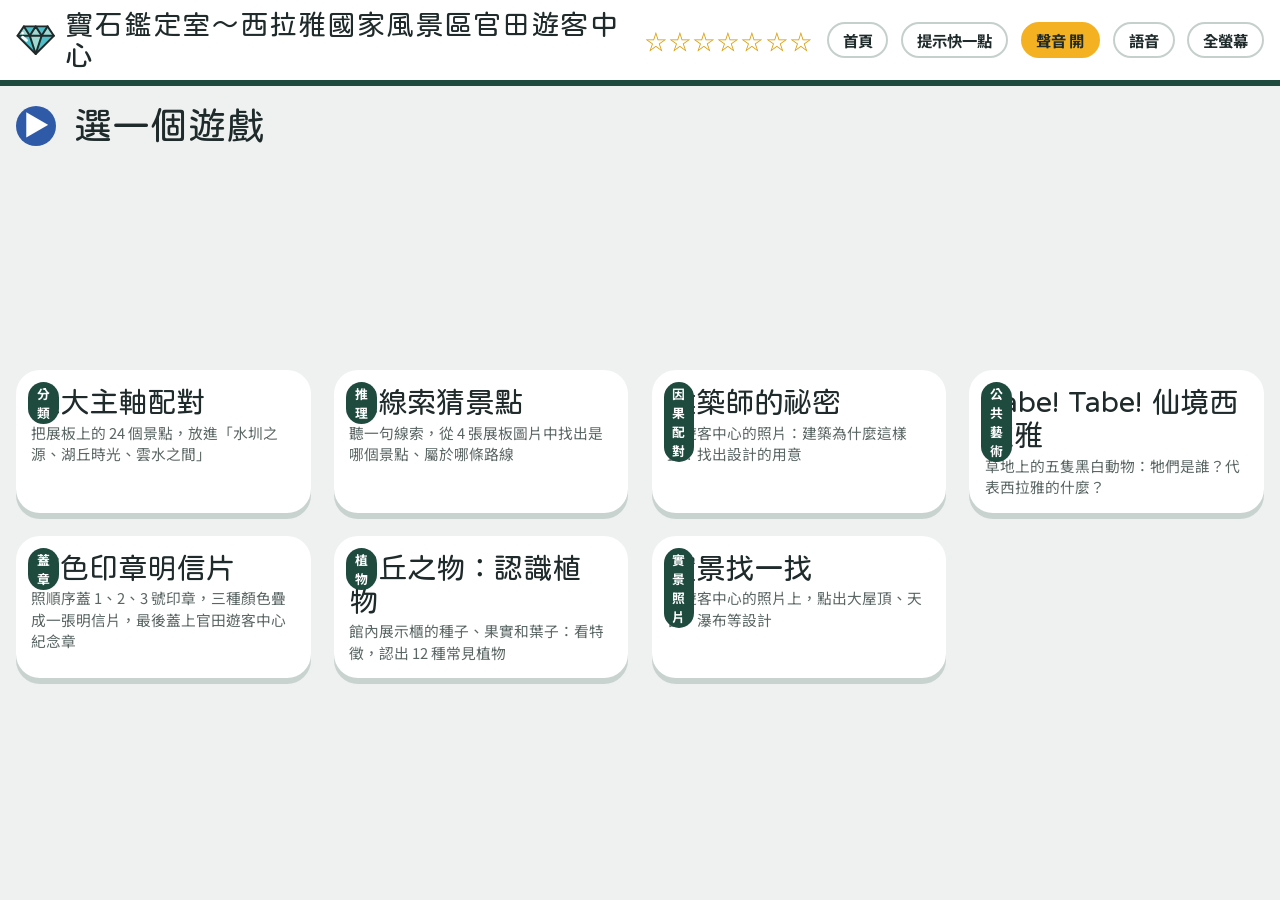
==== commit 40dd26d2: "Prefer Taiwan Mandarin voice and add a voice picker Speech now picks a zh-TW voice before any other " ====
--- a/index.html
+++ b/index.html
@@ -191,6 +191,13 @@
 .thumbs button[aria-pressed="true"] { border-color: var(--red); }
 .thumbs img { height: 54px; display: block; }
 
+/* 語音選單 */
+.voicepanel { position: fixed; z-index: 80; right: max(16px, env(safe-area-inset-right, 0px)); top: calc(env(safe-area-inset-top, 0px) + 70px); width: min(520px, calc(100vw - 32px)); max-height: calc(100vh - 100px); overflow: auto; background: var(--card); border-radius: 20px; box-shadow: 0 16px 40px rgba(0,0,0,.25); padding: 16px; display: flex; flex-direction: column; gap: 8px; }
+.voicepanel h3 { margin: 0; font-family: var(--display); font-weight: 400; font-size: clamp(20px, 1.8vw, 32px); }
+.voicepanel .warn { margin: 0; background: #fff6dc; border-left: 6px solid var(--mango); padding: .5em .7em; border-radius: 0 10px 10px 0; font-size: clamp(14px, 1.2vw, 20px); line-height: 1.5; }
+.vopt { display: flex; gap: .6em; align-items: center; text-align: left; background: var(--paper); border: 3px solid transparent; border-radius: 12px; padding: .5em .7em; font-size: clamp(14px, 1.2vw, 20px); }
+.vopt b { background: var(--band); color: #fff; border-radius: 999px; padding: 0 .6em; font-size: .85em; flex: none; }
+.vopt[aria-pressed="true"] { border-color: var(--red); background: #fdeae6; }
 /* 回饋與證書 */
 .toast { position: absolute; left: 50%; top: 42%; transform: translate(-50%, -50%) scale(.6); opacity: 0; pointer-events: none; background: var(--ok); color: #fff; font-family: var(--display); font-size: clamp(32px, 5vw, 100px); padding: .2em .8em; border-radius: 999px; transition: .25s; z-index: 60; white-space: nowrap; }
 .toast.try { background: var(--blue); }
@@ -222,6 +229,7 @@
     <button class="tbtn" id="bHome">首頁</button>
     <button class="tbtn" id="bEasy" aria-pressed="false">提示快一點</button>
     <button class="tbtn" id="bSound" aria-pressed="true">聲音 開</button>
+    <button class="tbtn" id="bVoice">語音</button>
     <button class="tbtn" id="bFull">全螢幕</button>
   </header>
   <main id="main"></main>
@@ -262,16 +270,16 @@
 ];
 const SPOTS = [
   ["canal", 1, "官田遊客中心", "我們今天戶外教學來的地方，屋頂上長了草"],
-  ["canal", 2, "六甲落羽松森林", "一整排高高的樹倒映在水面上，秋冬葉子會變紅"],
+  ["canal", 2, "台南六甲落羽松森林", "一整排高高的樹倒映在水面上，秋冬葉子會變紅"],
   ["canal", 3, "南元花園休閒農場", null],
-  ["canal", 4, "尖山埤江南渡假村", "湖邊的渡假村，可以坐船遊湖"],
+  ["canal", 4, "柳營尖山埤渡假村", "湖邊的渡假村，可以坐船遊湖"],
   ["canal", 5, "八田與一紀念園區", "紀念帶大家蓋烏山頭水庫和嘉南大圳的工程師"],
-  ["canal", 6, "烏山頭水庫", "湖面彎彎曲曲像珊瑚，所以又叫「珊瑚潭」"],
-  ["canal", 7, "山上花園水道博物館", "以前把水變乾淨、送給台南人喝的地方"],
+  ["canal", 6, "烏山頭水庫風景區", "湖面彎彎曲曲像珊瑚，所以又叫「珊瑚潭」"],
+  ["canal", 7, "台南山上花園水道博物館", "以前把水變乾淨、送給台南人喝的地方"],
   ["canal", 8, "官田菱角田", "水田裡長著有角的果實，水雉鳥會來這裡"],
   ["hill", 1, "南化遊客中心", null],
   ["hill", 2, "大坑休閒農場", null],
-  ["hill", 3, "左鎮化石園區", "可以看到很久很久以前動物的骨頭化石"],
+  ["hill", 3, "台南左鎮化石園區", "可以看到很久很久以前動物的骨頭化石"],
   ["hill", 4, "玉井芒果冰", "夏天最受歡迎的冰，上面有黃色的水果"],
   ["hill", 5, "新化老街", "一整排漂亮的老房子，牆上有雕花"],
   ["hill", 6, "虎頭埤水庫", "台灣第一座水庫，湖上有長長的吊橋"],
@@ -317,7 +325,7 @@
 
 const $ = (s, r = document) => r.querySelector(s);
 const main = $("#main");
-const state = { done: { route: false, clue: false, secret: false, find: false, tabe: false, stamp: false, plant: false }, easy: false, sound: true };
+const state = { done: { route: false, clue: false, secret: false, find: false, tabe: false, stamp: false, plant: false }, easy: false, sound: true, voice: "" };
 const GAMES = {
   route: { name: "三大主軸配對", lv: "分類", ds: "把展板上的 24 個景點，放進「水圳之源、湖丘時光、雲水之間」", ph: "img/hero-canal.jpg", run: routeSetup },
   clue: { name: "聽線索猜景點", lv: "推理", ds: "聽一句線索，從 4 張展板圖片中找出是哪個景點、屬於哪條路線", ph: "img/hill4.jpg", run: clueSetup },
@@ -347,11 +355,39 @@
     speechSynthesis.cancel();
     const u = new SpeechSynthesisUtterance(text.replace(/[「」（）]/g, " "));
     u.lang = "zh-TW"; u.rate = 0.85;
-    const vs = speechSynthesis.getVoices();
-    const v = vs.find(v => /zh[-_]TW/i.test(v.lang)) || vs.find(v => /^zh/i.test(v.lang));
+    const v = pickVoice();
     if (v) u.voice = v;
     speechSynthesis.speak(u);
   } catch (e) {}
+}
+// 語音：優先用台灣國語（zh-TW），老師也可以在「語音」選單指定
+const TW_NAME = /台灣|臺灣|Taiwan|HsiaoChen|HsiaoYu|Hanhan|Yating|Zhiwei|YunJhe|Mei-?Jia/i;
+const isTW = v => /zh[-_]TW/i.test(v.lang) || TW_NAME.test(v.name);
+function zhVoices() {
+  let vs = []; try { vs = speechSynthesis.getVoices().filter(v => /^(zh|cmn)/i.test(v.lang) || TW_NAME.test(v.name)); } catch (e) {}
+  // 台灣語音排最前面，其次是自然（Natural / Online）語音
+  return vs.sort((a, b) => (isTW(b) - isTW(a)) || (/Natural|Online/i.test(b.name) - /Natural|Online/i.test(a.name)));
+}
+function pickVoice() {
+  const vs = zhVoices();
+  return vs.find(v => v.voiceURI === state.voice) || vs.find(isTW) || vs[0] || null;
+}
+function voicePanel() {
+  let pn = $("#voicePanel");
+  if (pn) { pn.remove(); return; }
+  pn = el("div", "voicepanel"); pn.id = "voicePanel";
+  const vs = zhVoices(), cur = pickVoice();
+  pn.append(el("h3", "", "選擇朗讀的聲音"));
+  if (!vs.some(isTW)) pn.append(el("p", "warn", "這台裝置沒有台灣國語語音。請到系統設定加裝「中文（台灣）」語音：Windows 在「設定 → 時間與語言 → 語音」，iPad 在「設定 → 輔助使用 → 朗讀內容 → 聲音 → 中文（台灣）」。裝好後重新開啟這個網頁。"));
+  if (!vs.length) pn.append(el("p", "", "找不到任何中文語音。"));
+  vs.forEach(v => {
+    const b = el("button", "vopt", `${isTW(v) ? "<b>台灣</b>" : ""}<span>${v.name}</span>`);
+    b.setAttribute("aria-pressed", v === cur);
+    b.onclick = () => { state.voice = v.voiceURI; save(); pn.querySelectorAll(".vopt").forEach(x => x.setAttribute("aria-pressed", x === b)); speak("你好，我是寶石鑑定室的小幫手"); };
+    pn.append(b);
+  });
+  const close = el("button", "next alt", "完成"); close.onclick = () => pn.remove(); pn.append(close);
+  document.body.append(pn);
 }
 let toastT;
 function toast(text, ok = true, say = text) {
@@ -724,20 +760,17 @@
 const INK_Y = { nm: "黃色", c: "#f2c230" }, INK_O = { nm: "橘色", c: "#f08054" }, INK_P = { nm: "粉紅色", c: "#e88aa5" }, INK_B = { nm: "藍色", c: "#347acc" };
 const SEAL = { nm: "紀念章", c: "#2a2e30", src: "img/stamp/seal.png" };
 const STAMP_CARDS = [
-  { k: "erliao", ratio: "900 / 512", inks: [INK_Y, INK_O, INK_B], layers: ["img/stamp/erliao-y.png", "img/stamp/erliao-r.png", "img/stamp/erliao-b.png"], spot: "二寮觀日平臺", route: "hill", fact: "二寮是全台灣海拔最低、可以看雲海和日出的地方", others: ["曾文水庫", "八田與一紀念園區", "虎頭埤水庫"] },
-  { k: "zengwen", ratio: "900 / 527", inks: [INK_Y, INK_O, INK_B], layers: ["img/stamp/zengwen-y.png", "img/stamp/zengwen-r.png", "img/stamp/zengwen-b.png"], spot: "曾文水庫", route: "cloud", fact: "曾文水庫是台灣最大的水庫", others: ["二寮觀日平臺", "八田與一紀念園區", "玄空法寺"] },
-  { k: "hatta", ratio: "900 / 520", inks: [INK_Y, INK_O, INK_B], layers: ["img/stamp/hatta-y.png", "img/stamp/hatta-r.png", "img/stamp/hatta-b.png"], spot: "八田與一紀念園區", route: "canal", fact: "八田與一帶大家蓋了烏山頭水庫和嘉南大圳", others: ["二寮觀日平臺", "曾文水庫", "新化老街"] },
-  { k: "wushantou", ratio: "900 / 426", inks: [INK_Y, INK_O, INK_B], layers: ["img/stamp/wushantou-y.png", "img/stamp/wushantou-r.png", "img/stamp/wushantou-b.png"], spot: "烏山頭水庫", route: "canal", fact: "烏山頭水庫的湖面彎彎曲曲像珊瑚，所以又叫「珊瑚潭」", others: ["曾文水庫", "虎頭埤水庫", "尖山埤江南渡假村"] },
-  { k: "guantian", ratio: "900 / 614", inks: [INK_Y, INK_P, INK_B], layers: ["img/stamp/guantian-y.png", "img/stamp/guantian-r.png", "img/stamp/guantian-b.png"], spot: "官田遊客中心", route: "canal", fact: "這就是我們今天來的官田遊客中心！", others: ["南化遊客中心", "中埔遊客中心", "新化老街"] },
-  // 景點待老師確認，先只蓋章不出題
-  { k: "avenue", ratio: "900 / 646", inks: [INK_Y, INK_P, INK_B], layers: ["img/stamp/avenue-y.png", "img/stamp/avenue-r.png", "img/stamp/avenue-b.png"], spot: null },
+  { k: "erliao", ratio: "900 / 679", inks: [INK_Y, INK_P, INK_B], layers: ["img/stamp/erliao-y.png", "img/stamp/erliao-r.png", "img/stamp/erliao-b.png"], spot: "二寮觀日平臺", route: "hill", fact: "二寮是全台灣海拔最低、可以看雲海和日出的地方", others: ["曾文水庫", "八田與一紀念園區", "虎頭埤水庫"] },
+  { k: "wushantou", ratio: "900 / 582", inks: [INK_Y, INK_O, INK_B], layers: ["img/stamp/wushantou-y.png", "img/stamp/wushantou-r.png", "img/stamp/wushantou-b.png"], spot: "烏山頭水庫風景區", route: "canal", fact: "烏山頭水庫的湖面彎彎曲曲像珊瑚，所以又叫「珊瑚潭」", others: ["曾文水庫", "虎頭埤水庫", "柳營尖山埤渡假村"] },
+  // 木棉花步道：三組印章各代表一條主軸，推論屬於雲水之間（待現場確認）
+  { k: "avenue", ratio: "835 / 640", inks: [INK_Y, INK_P, INK_B], layers: ["img/stamp/avenue-y.png", "img/stamp/avenue-r.png", "img/stamp/avenue-b.png"], spot: "木棉花步道", route: "cloud", fact: "木棉花春天開花，花朵大大的，會整朵掉下來，像鋪了一條花的路", others: ["台南六甲落羽松森林", "梅嶺風景區", "新化老街"] },
 ];
 function stampSetup() {
   setupScreen("套色印章明信片", "用三個印章，蓋出一張明信片。先選擇玩法", [
-    { label: "要蓋哪幾張明信片", key: "which", value: "3", options: [["3", "隨機 3 張"], ["all", "6 張全蓋"], ...STAMP_CARDS.map((c, i) => [c.k, `第 ${i + 1} 張`])] },
+    { label: "要蓋哪幾張明信片", key: "which", value: "all", options: [["all", "三組都蓋"], ...STAMP_CARDS.map(c => [c.k, c.spot])] },
     { label: "蓋章方式", key: "order", value: true, options: [[true, "照順序 1→2→3"], [false, "自由蓋"]] },
     { label: "最後加蓋紀念章", key: "seal", value: true, options: [[true, "要"], [false, "不要"]] },
-  ], ({ which, order, seal }) => stampGame(which === "all" ? STAMP_CARDS : which === "3" ? shuffle(STAMP_CARDS).slice(0, 3) : STAMP_CARDS.filter(c => c.k === which), order, seal));
+  ], ({ which, order, seal }) => stampGame(which === "all" ? STAMP_CARDS : STAMP_CARDS.filter(c => c.k === which), order, seal));
 }
 function stampGame(cards, order, withSeal) {
   let ci = 0, miss = 0;
@@ -1000,12 +1033,13 @@
 $("#bSound").onclick = e => { state.sound = !state.sound; syncSound(); if (!state.sound) try { speechSynthesis.cancel(); } catch (_) {} save(); };
 $("#bFull").onclick = async () => { try { document.fullscreenElement ? await document.exitFullscreen() : await document.documentElement.requestFullscreen(); } catch (e) { toast("這個畫面不能全螢幕", false); } };
 function syncSound() { $("#bSound").setAttribute("aria-pressed", state.sound); $("#bSound").textContent = state.sound ? "聲音 開" : "聲音 關"; }
-try { speechSynthesis.getVoices(); } catch (e) {}
-function save() { try { localStorage.setItem("siraya-game2", JSON.stringify({ done: state.done, easy: state.easy, sound: state.sound })); } catch (e) {} }
+try { speechSynthesis.getVoices(); speechSynthesis.onvoiceschanged = () => speechSynthesis.getVoices(); } catch (e) {}
+$("#bVoice").onclick = voicePanel;
+function save() { try { localStorage.setItem("siraya-game2", JSON.stringify({ done: state.done, easy: state.easy, sound: state.sound, voice: state.voice })); } catch (e) {} }
 function start(data) {
   let saved = data && data.done ? data : null;
   if (!saved) try { saved = JSON.parse(localStorage.getItem("siraya-game2") || "null"); } catch (e) {}
-  if (saved) { for (const k in state.done) state.done[k] = !!(saved.done || {})[k]; state.easy = !!saved.easy; state.sound = saved.sound !== false; }
+  if (saved) { for (const k in state.done) state.done[k] = !!(saved.done || {})[k]; state.easy = !!saved.easy; state.sound = saved.sound !== false; state.voice = saved.voice || ""; }
   $("#bEasy").setAttribute("aria-pressed", state.easy); syncSound(); renderStars(); home();
 }
 window.claude?.hot?.snapshot?.(() => ({ done: state.done, easy: state.easy, sound: state.sound }));
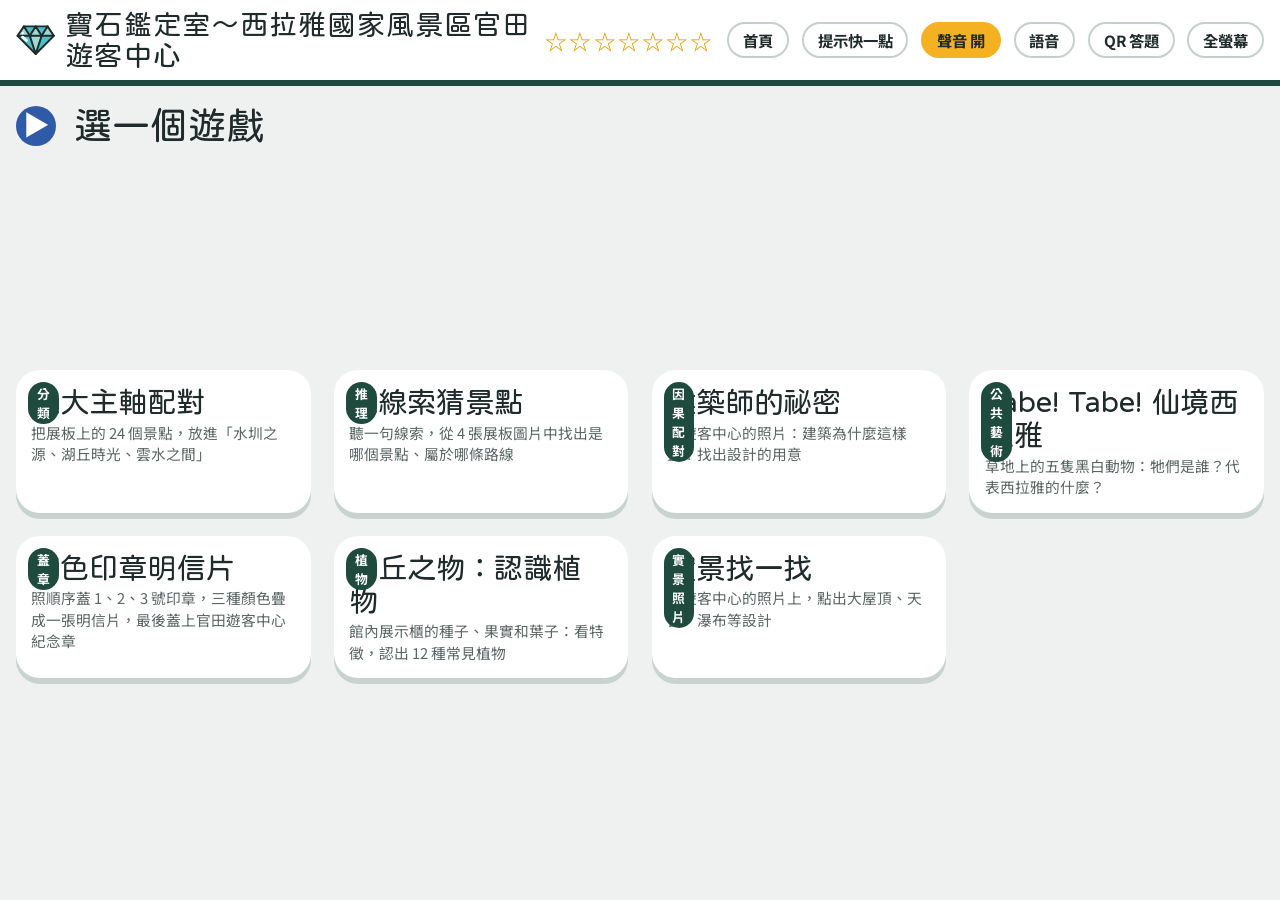
==== commit b739d641: "Add QR quiz: students answer on phones, TV shows scores The teacher's TV page (quiz/host.html) holds" ====
--- a/index.html
+++ b/index.html
@@ -230,6 +230,7 @@
     <button class="tbtn" id="bEasy" aria-pressed="false">提示快一點</button>
     <button class="tbtn" id="bSound" aria-pressed="true">聲音 開</button>
     <button class="tbtn" id="bVoice">語音</button>
+    <a class="tbtn" href="https://marypingu213-code.github.io/siraya-nsa-trip/quiz/host.html" style="text-decoration:none;color:inherit">QR 答題</a>
     <button class="tbtn" id="bFull">全螢幕</button>
   </header>
   <main id="main"></main>
